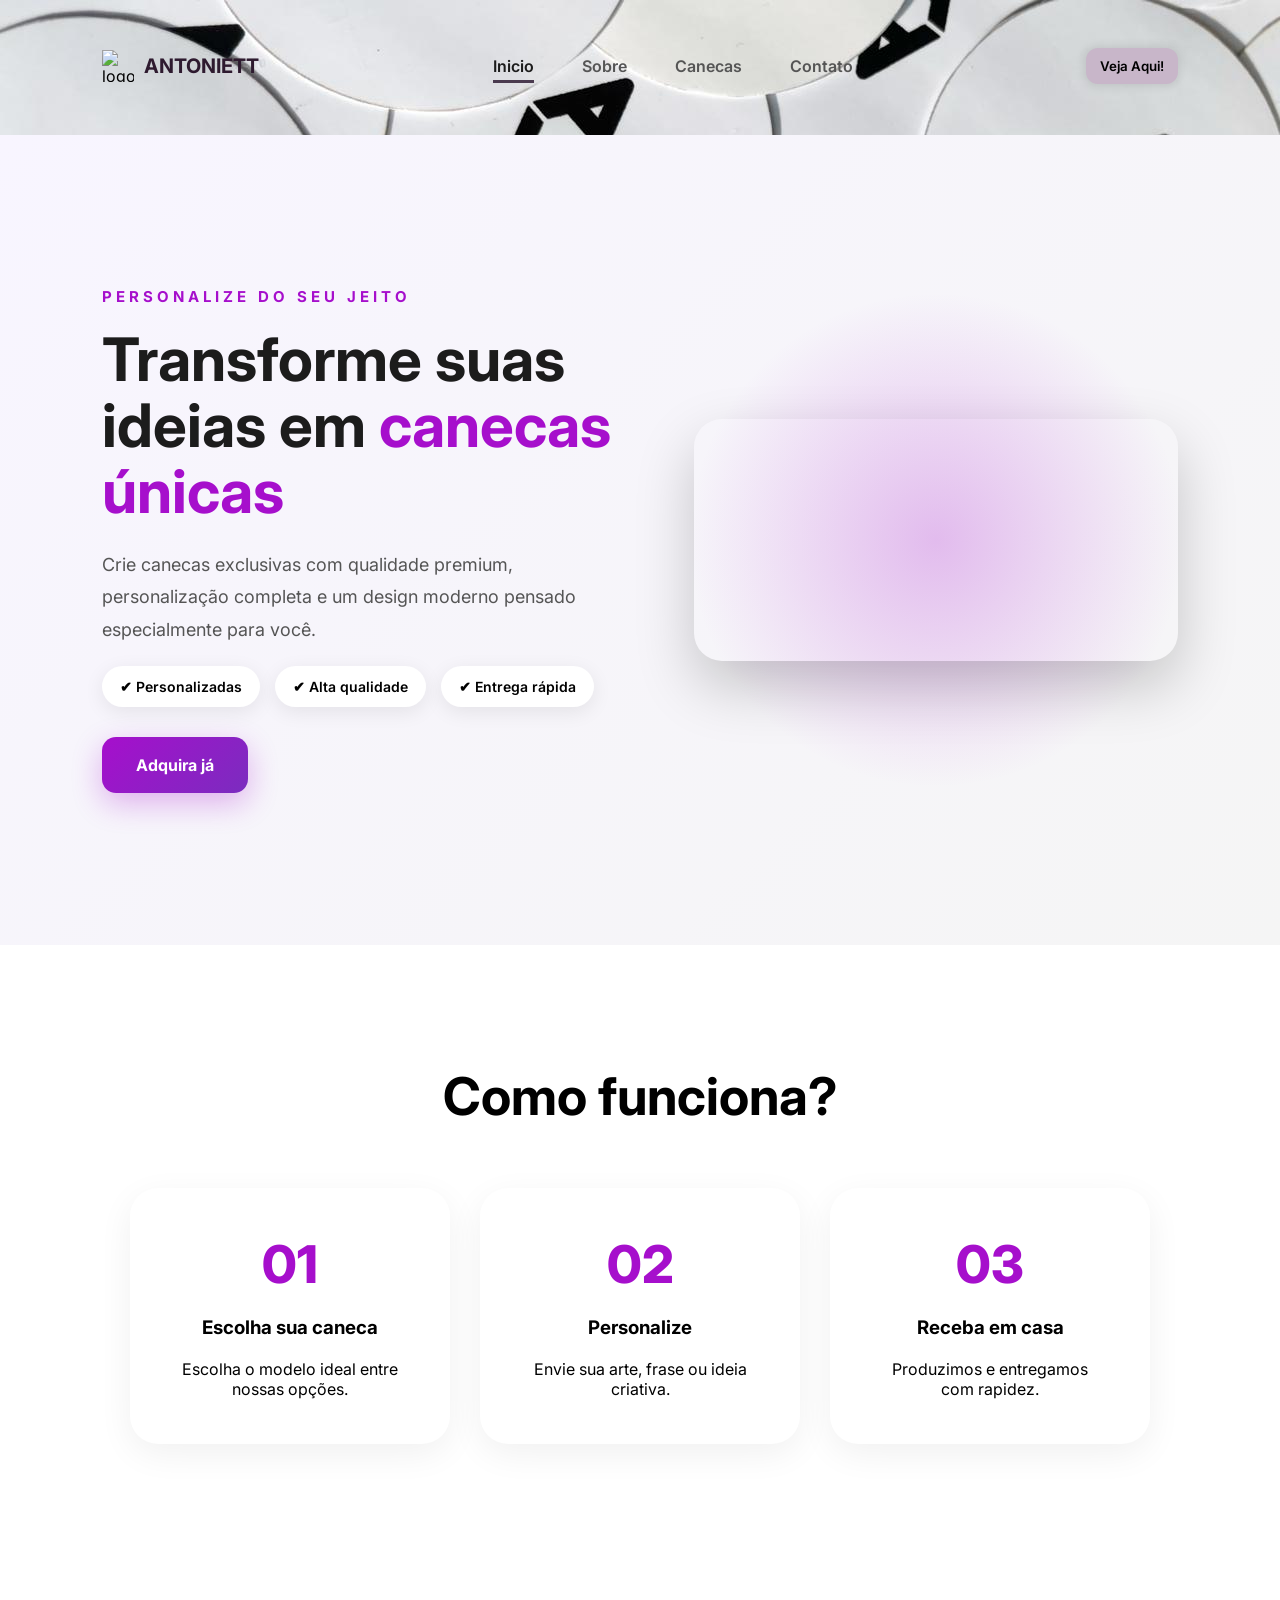
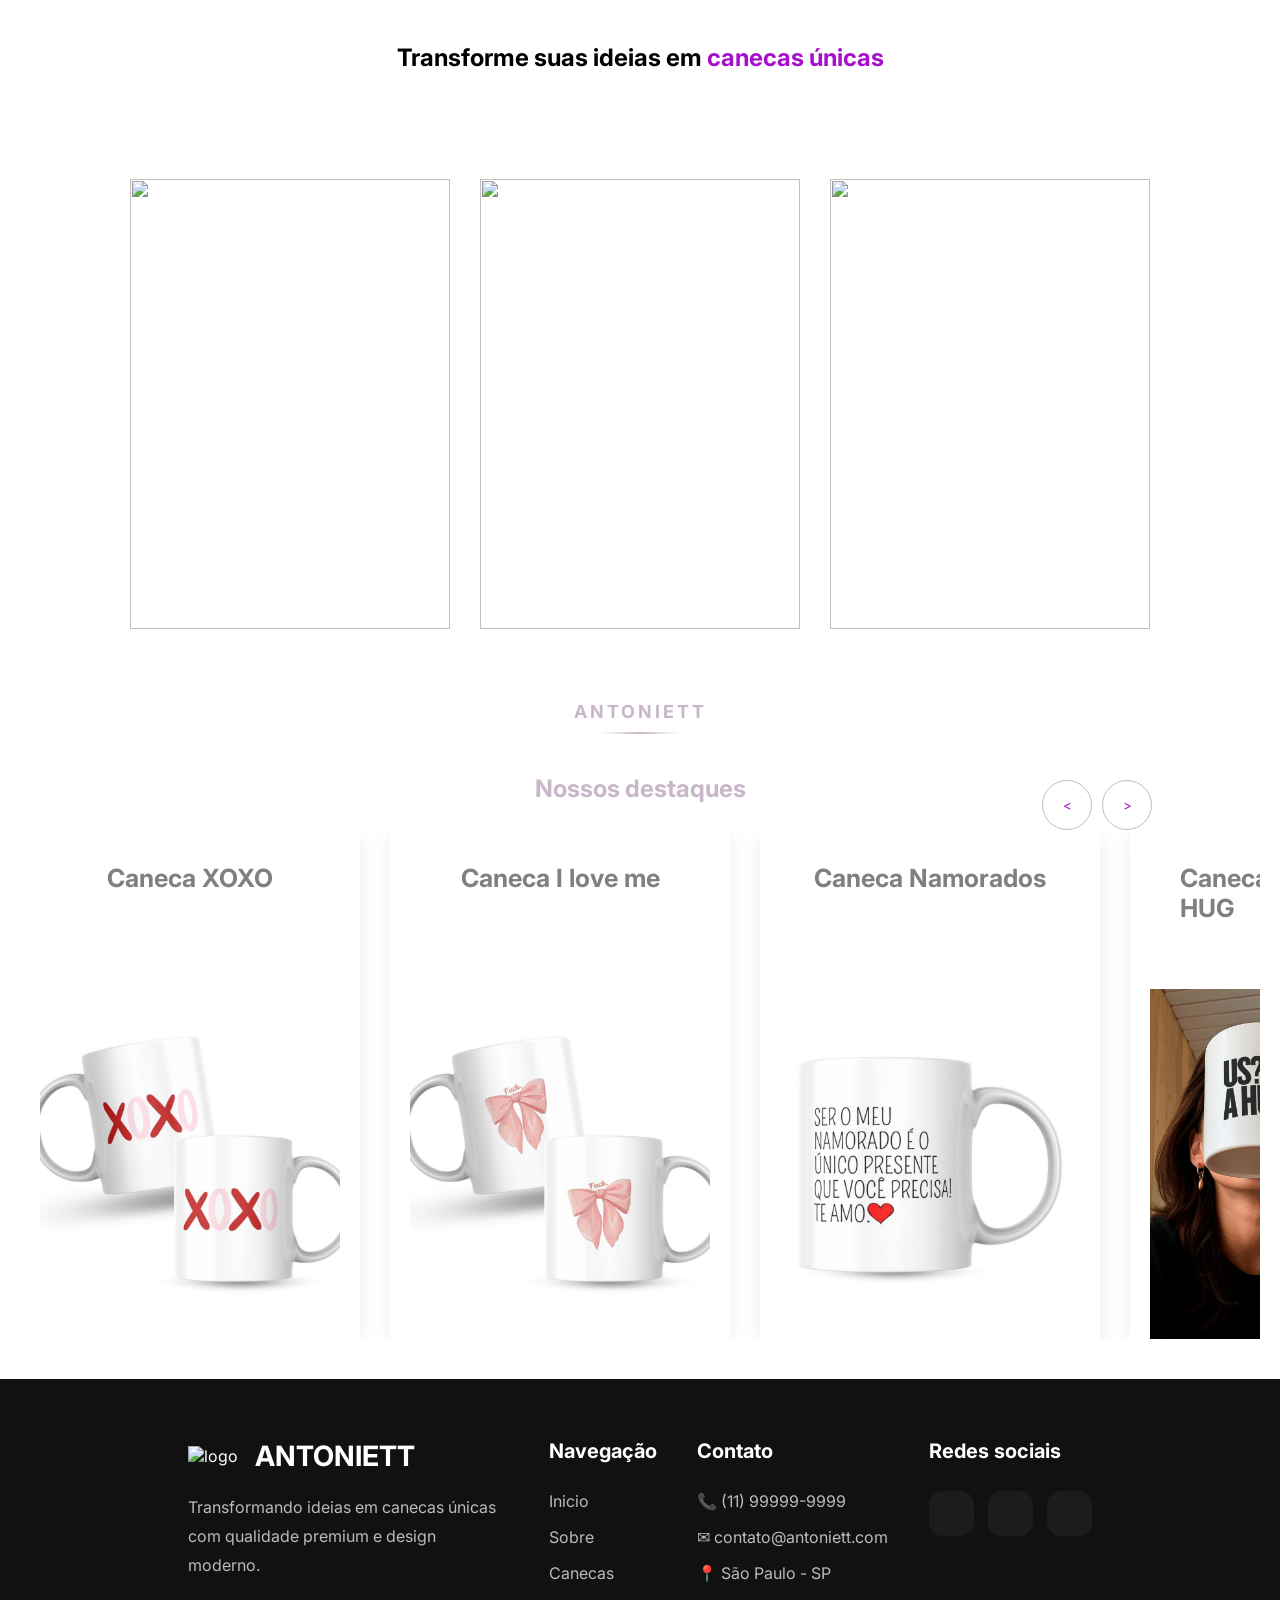
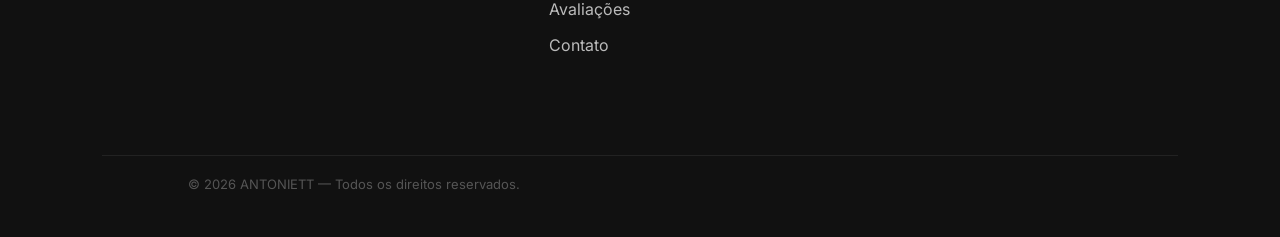
==== canecas.html @ eb04aa9c "Final" ====
<!doctype html>
<html lang="pt-br">
	<head>
		<meta charset="UTF-8" />
		<meta name="viewport" content="width=device-width, initial-scale=1.0" />
		<link rel="stylesheet" href="./src/style/caneca.css">
        <link rel="stylesheet" href="./src/style/contato.css">
        <link rel="stylesheet" href="./src/style/header.css">
        <link rel="stylesheet" href="./src/style/home.css">
        <link rel="stylesheet" href="./src/style/sobre.css">
        <link rel="stylesheet" href="./src/style/style.css">
		<title>Document</title>
	</head>
	<body>
		<header class="header_canecas">
			<img src="" alt="" />
			<nav id="navbar">
				<div class="logo-container">
					<img class="logo_navbar" src="./src/style/img/logoantoniett_n-Photoroom.png" alt="logo" />
					<span class="nome-marca">ANTONIETT</span>
				</div>

				<ul id="nav_list">
					<li class="nav_item active">
						<a href="./Inicio.html">Inicio</a>
					</li>
					<li class="nav_item">
						<a href="./Sobre.html">Sobre</a>
					</li>
					<li class="nav_item">
						<a href="./canecas.html">Canecas</a>
					</li>
					<li class="nav_item">
						<a href="./contato.html">Contato</a>
					</li>
				</ul>

				<button class="btn-default">Veja Aqui!</button>

				<button id="mobile_btn">
					<i class="fa-solid fa-bars"></i>
				</button>
			</nav>
		</header>
		<section class="hero">
			<div class="text_apresentacao">
				<h4>PERSONALIZE DO SEU JEITO</h4>

				<h1>
					Transforme suas ideias em
					<span>canecas únicas</span>
				</h1>

				<p>
					Crie canecas exclusivas com qualidade premium, personalização completa e um design moderno
					pensado especialmente para você.
				</p>

				<div class="mini-info">
					<span>✔ Personalizadas</span>
					<span>✔ Alta qualidade</span>
					<span>✔ Entrega rápida</span>
				</div>

				<button class="btn-hero">Adquira já</button>
			</div>

			<div class="background-video">
				<div class="blur"></div>

				<video class="video_caneca" autoplay muted loop playsinline>
					<source src="/ANTONIETT/src/style/img/8540516-hd_1920_1080_30fps.mp4" type="video/mp4" />
				</video>
			</div>
		</section>
		<section class="como-funciona">
			<h1>Como funciona?</h1>

			<div class="passos">
				<div class="passo">
					<span>01</span>

					<h3>Escolha sua caneca</h3>

					<p>Escolha o modelo ideal entre nossas opções.</p>
				</div>

				<div class="passo">
					<span>02</span>

					<h3>Personalize</h3>

					<p>Envie sua arte, frase ou ideia criativa.</p>
				</div>

				<div class="passo">
					<span>03</span>

					<h3>Receba em casa</h3>

					<p>Produzimos e entregamos com rapidez.</p>
				</div>
			</div>
		</section>
		<section class="unidades">
			<div class="unidades_info">
				<h1 class="animar-texto">
					Transforme suas ideias em
					<span>canecas únicas</span>
				</h1>
			</div>
		</section>
		<section class="painel">
			<div class="images">
				<div class="img1">
					<img src="/ANTONIETT/src/style/img/img1 (1).jpg" alt="" />
				</div>
				<div class="img2">
					<img src="/ANTONIETT/src/style/img/img2.jpg" alt="" />
				</div>
				<div class="img3">
					<img src="/ANTONIETT/src/style/img/img3.jpg" alt="" />
				</div>
			</div>
		</section>

		<main>
			<section class="section-carrossel">
				<div class="info_cardapio">
					<h1>ANTONIETT</h1>
					<h1>Nossos destaques</h1>
				</div>

				<div class="container-wrapper">
					<div class="container-carrossel" id="cards"></div>

					<div class="controles">
						<button onclick="voltar()"><</button>
						<button onclick="avancar()">></button>
					</div>
				</div>
			</section>
		</main>
		<footer>
			<!-- ================= FOOTER ================= -->

			<footer class="footer">
				<div class="footer-container">
					<div class="footer-brand">
						<div class="footer-logo">
							<img src="./src/style/img/logoantoniett_n-Photoroom.png" alt="logo" />

							<h1>ANTONIETT</h1>
						</div>

						<p>Transformando ideias em canecas únicas com qualidade premium e design moderno.</p>
					</div>

					<div class="footer-links">
						<h3>Navegação</h3>

						<a href="#">Inicio</a>
						<a href="#">Sobre</a>
						<a href="#">Canecas</a>
						<a href="#">Avaliações</a>
						<a href="#">Contato</a>
					</div>

					<div class="footer-contact">
						<h3>Contato</h3>

						<p>📞 (11) 99999-9999</p>
						<p>✉ contato@antoniett.com</p>
						<p>📍 São Paulo - SP</p>
					</div>
					<div class="footer-social">
						<h3>Redes sociais</h3>

						<div class="social-icons">
							<a href="#">
								<i class="fa-brands fa-instagram"></i>
							</a>

							<a href="#">
								<i class="fa-brands fa-whatsapp"></i>
							</a>

							<a href="#">
								<i class="fa-brands fa-tiktok"></i>
							</a>
						</div>
					</div>
				</div>
				<div class="footer-bottom">
					<p>© 2026 ANTONIETT — Todos os direitos reservados.</p>
				</div>
			</footer>
		</footer>
		<script src="./src/javascript/canecas.js"></script>
	</body>
</html>
---- src/style/caneca.css ----
@import url('https://fonts.googleapis.com/css2?family=Bebas+Neue&family=Cabin:ital,wght@0,400..700;1,400..700&family=Inter:ital,opsz,wght@0,14..32,100..900;1,14..32,100..900&family=Montserrat:ital,wght@0,100..900;1,100..900&family=Special+Gothic+Condensed+One&family=Special+Gothic+Expanded+One&display=swap');
* {
    font-family: "Inter", sans-serif;
    font-optical-sizing: auto;
    font-weight: weight;
    font-style: normal;
    margin: 0;
    padding: 0;
    box-sizing: border-box;
}
html{
    scroll-snap-type:y mandatory;
    overflow-y:scroll;
}
body {
    background-color: #F5F5F5;
    overflow-x:hidden;  

}

/* HEADER */
.header_canecas {
    width: 100%;
    height: 15vh;
    padding: 28px 8%; /* mantém padrão da sua amiga */
    background-image: url(./img/img-principal_caneca.jpg);
    background-size: cover;
  
}

/* NAVBAR */
#navbar {
    display: flex;
    align-items: center;
    justify-content: space-between;
}

/* LOGO */
.logo-container {
    display: flex;
    align-items: center;
    gap: 10px;
}

.logo_navbar {
    width: 50px; /* igual ao original */
}

.nome-marca {
    font-size: 20px;
    font-weight: bold;
}


/* ================= HERO ================= */

.hero {

    background-attachment:fixed;
    width: 100%;
    height: 90vh;

    display: flex;
    align-items: center;
    justify-content: space-between;

    padding: 0 8%;

    background: linear-gradient(
        135deg,
        #f8f5ff 0%,
        #f5f5f5 100%
    );

    overflow: hidden;
}

/* TEXTO */

.text_apresentacao {

    width: 50%;
}

.text_apresentacao h4 {

    color: #a60fcc;

    font-size: 15px;
    font-weight: 700;

    letter-spacing: 4px;

    margin-bottom: 20px;
}

.text_apresentacao h1 {

    font-size: 60px;

    line-height: 1.1;

    color: #1C1C1C;

    margin-bottom: 25px;
}

.text_apresentacao h1 span {

    color: #a60fcc;
}

.text_apresentacao p {

    font-size: 18px;

    line-height: 1.8;

    color: #555;

    max-width: 600px;

    margin-bottom: 20px;
}

/* MINI INFOS */

.mini-info {

    display: flex;
    gap: 15px;
    margin-bottom: 30px;
}

.mini-info span {

    background-color: white;

    padding: 12px 18px;

    border-radius: 999px;

    font-size: 14px;
    font-weight: 600;

    box-shadow:
    0 5px 20px rgba(0,0,0,0.08);
}

/* BOTÃO */

.btn-hero {

    border: none;

    padding: 18px 34px;

    border-radius: 14px;

    background: linear-gradient(
        135deg,
        #a60fcc,
        #7b2cbf
    );

    color: white;

    font-size: 16px;
    font-weight: 700;

    cursor: pointer;

    transition: 0.4s;

    box-shadow:
    0 10px 30px rgba(166,15,204,0.30);
}

.btn-hero:hover {

    transform: translateY(-5px);

    box-shadow:
    0 18px 40px rgba(166,15,204,0.40);
}

/* VIDEO */

.background-video {

    width: 45%;

    display: flex;
    justify-content: center;
    align-items: center;

    position: relative;
}

/* GLOW */

.blur {

    width: 500px;
    height: 500px;

    position: absolute;

    border-radius: 50%;

    background: radial-gradient(
        rgba(166,15,204,0.25),
        transparent 70%
    );

    z-index: 0;
}

/* VIDEO */

.video_caneca {

    width: 100%;
    max-width: 550px;
    border-radius: 28px;
    position: relative;
    z-index: 2;
    object-fit: cover;
    box-shadow:
    0 25px 60px rgba(0,0,0,0.20);
}

/* MENU */
#nav_list {
    display: flex;
    list-style: none;
    gap: 48px; /* mantém espaçamento original */
}

.nav_item a {
    text-decoration: none;
    color: #555;
    font-weight: 600;
    transition: 0.3s;
}

.nav_item a:hover {
    color: #4A3A4F;
}

/* ITEM ATIVO */
.nav_item.active a {
    border-bottom: 3px solid #4A3A4F;
    padding-bottom: 4px;
}

/* BOTÃO */
.btn-default {
    border: none;
    background-color: #C8B6C9;
    border-radius: 12px;
    padding: 10px 16px;
    font-weight: 600;
    cursor: pointer;
    transition: 0.3s;
}

.btn-default:hover {
    background-color: #b3a0b4;
}

/* MOBILE */
#mobile_btn {
    display: none;
    background: none;
    border: none;
    font-size: 1.5rem;
    cursor: pointer;
}

/* RESPONSIVO */
@media (max-width: 1170px) {

    #nav_list,
    #navbar .btn-default {
        display: none;
    }

    #mobile_btn {
        display: block;
    }
}
:root {
  /* 🎨 Base neutra */
  --color-bg-primary: #fffffff6;
  --color-bg-secondary: #E0E0E0;
  --color-bg-tertiary: #BDBDBD;

  /* 🖤 Tons principais */
  --color-text-primary: #1C1C1C;
  --color-text-secondary: #3A3A3A;

  /* 💜 Destaque da marca */
  --color-brand-primary: #2E1A2F;
  --color-brand-secondary: #4A3A4F;

  /* 🤍 Apoio / superfícies */
  --color-surface-primary: #D6D1CD;
  --color-surface-secondary: #EFE9E6;

  /* ✨ Detalhes */
  --color-accent-soft: #C8B6C9;

  /* 🧁 Estados (opcional, mas útil) */
  --color-hover: #4A3A4F;
  --color-active: #2E1A2F;
}

/*                             ESPAÇEAMENTO                                      */


section{
    padding: 28px 8%;
}


 /* Botão Peça aqui */

.btn-default {
    border: none;
    display: flex;
    align-items: center;
    justify-content: center;
    background-color: #C8B6C9;
    border-radius: 12px;
    padding: 10px 14px;
    font-weight: 600;
    box-shadow: 0px 0px 10px 2px rgba(0, 0, 0, 0.1);
    cursor: pointer;
    transition: background-color .3s ease;
}

.btn-default:hover {
    background-color:#fffffff6;
}

.social-media-buttons {
    display: flex;
    gap: 18px;
}

.social-media-buttons a {
    display:flex ;
    align-items: center;
    justify-content: center;
    width: 45px;
    height: 40px;
    background-color: #ffffffff;
    font-size: 1.25rem;
    border-radius: 10px;
    text-decoration: none;
    color: #1C1C1C;
    box-shadow: 0px 0px 12px 4px rgba(0, 0, 0, 0.1);
    transition: box-shadow .3s ease;
}

.social-media-buttons a:hover{
    box-shadow: 0px 0px 12px 8px rgba(0, 0, 0, 0.1);
}
.unidades{
    display: flex;
    justify-content: center;
    margin: 4vw;
}
.unidades h1 span{
    color: #a60fcc;
}
.animar-texto {
    opacity: 0;
    transform: translateX(-60px);
    filter: blur(8px);
    transition: all 1.5s ease;
}

.animar-texto.ativo {
    opacity: 1;
    transform: translateX(0);
    filter: blur(0);
}
.animar-texto span:nth-child(1) { animation-delay: 0.2s; }
.animar-texto span:nth-child(2) { animation-delay: 0.4s; }
.animar-texto span:nth-child(3) { animation-delay: 0.6s; }

@keyframes subir {
    to {
        opacity: 1;
        transform: translateY(0);
    }
}
.como-funciona{

    padding:120px 8%;

    text-align:center;
}

.como-funciona h1{

    font-size:52px;

    margin-bottom:60px;
}

.passos{

    display:flex;
    justify-content:center;

    gap:30px;
}

.passo{

    width:320px;

    background:white;

    padding:45px;

    border-radius:28px;

    box-shadow:
    0 10px 35px rgba(0,0,0,0.06);

    transition:0.4s;
}

.passo:hover{

    transform:
    translateY(-10px);
}

.passo span{

    font-size:52px;

    color:#a60fcc;

    font-weight:800;
}

.passo h3{

    margin:20px 0;
}

/* CARROSSEL */
.section-carrossel {
    display: flex;
    flex-direction: column;
    justify-content: center;
    align-items: center;
    padding: 40px 20px;
    position: relative;
}

/* WRAPPER CENTRAL */
.container-wrapper {
    width: 100%;
    display: flex;
    justify-content: center;

}

/* CARROSSEL */
.container-carrossel {
    display: flex;
    gap: 30px;
    overflow: hidden;
}

/* CASO USE OUTRA DIV DE CARDS */
.container-cards {
    display: flex;
    gap: 20px;
    justify-content: center;
}

/* TEXTOS */
.info_cardapio {
    display: flex;
    align-items: center;
    flex-direction: column;
    margin-bottom: 30px;
    color: #C8B6C9;
    text-align: center;
}

.info_cardapio h1:first-child {
    position: relative;
    margin-bottom: 40px;
    font-size: 18px;
    letter-spacing: 3px;
}

/* LINHA DECORATIVA */
.info_cardapio h1:first-child::after {
    content: '';
    display: block;
    width: 80px;
    height: 2px;
    background: linear-gradient(to right, transparent, #C8B6C9, transparent);
    margin: 10px auto 0;
}

/* CARDS */
.card {
    background-color: #fff;
    color: gray;
    padding: 0px 20px;
    width: 340px;
    height: 506px;
    display: flex;
    flex-direction: column;
    justify-content: space-between;
    box-shadow: 0 4px 20px rgba(0, 0, 0, 0.08);
}
.card {
    opacity: 0;
    transform: translateY(30px);
    animation: aparecer 0.9s ease forwards;
}

@keyframes aparecer {
    to {
        opacity: 1;
        transform: translateY(0);
    }
}
.card h3 {
    min-height: 50px;
    font-size: 25px;
    display: flex;
    padding: 30px;
    justify-content: center;
}

.card p {
    min-height: 60px;
}
.img-box {
    height: 350px;
    display: flex;
    align-items: flex-end;
    justify-content: center;
    overflow: hidden;
}

.img-box img {
    height: 100%;
    object-fit: contain;
    transition: 0.9s;
}

.img-box img:hover {
    transform: scale(1.1);
}
/* BOTÃO */
/* .card button {
    margin-top: auto;
    padding: 8px;
    border: none;
    background: #C8B6C9;
    color: #fff;
    cursor: pointer;
    border-radius: 5px;
} */

/* CONTROLES (SETAS) */
.controles {
    position: absolute;
    right: 10%;
    top: 20%;
    transform: translateY(-50%);
    display: flex;
    gap: 10px;
    z-index: 10;
}

.controles button {
    width: 50px;
    height: 50px;
    background-color: transparent;
    color: #a60fcc;
    border-radius: 50%;
    border: 1px solid #C8B6C9;
    transition: 0.3s;
    cursor: pointer;
}

.controles button:hover {
    background-color: rgb(118, 19, 138);
    color: #fff;
}
.images{
    width:100%;
    display: flex;
    justify-content: center;
}
.images img{
    width: 25vw;
    height: 50vh;
    margin: 0 15px;
    object-fit: cover;
    transition: 0.9s;
}
.images img:hover{
    transform: scale(1.1);
} 
/* ================= FOOTER ================= */

.footer{

    background:#111;

    color:white;

    padding-top:80px;

    margin-top:120px;
}

/* CONTAINER */

.footer-container{

    width:100%;

    display:flex;
    justify-content:space-between;

    gap:60px;

    padding:0 8% 60px 8%;
}

/* BRAND */

.footer-brand{

    width:320px;
}

.footer-logo{

    display:flex;
    align-items:center;

    gap:12px;

    margin-bottom:20px;
}

.footer-logo img{

    width:55px;
}

.footer-logo h1{

    font-size:28px;
}

.footer-brand p{

    color:#bbb;

    line-height:1.8;
}

/* LINKS */

.footer-links,
.footer-contact,
.footer-social{

    display:flex;
    flex-direction:column;

    gap:16px;
}

.footer-links h3,
.footer-contact h3,
.footer-social h3{

    margin-bottom:12px;

    font-size:20px;
}

.footer-links a{

    text-decoration:none;

    color:#bbb;

    transition:0.3s;
}

.footer-links a:hover{

    color:#a60fcc;
}

/* CONTATO */

.footer-contact p{

    color:#bbb;
}

/* SOCIAL */

.social-icons{

    display:flex;

    gap:14px;
}

.social-icons a{

    width:45px;
    height:45px;

    display:flex;
    align-items:center;
    justify-content:center;

    border-radius:14px;

    background:#1c1c1c;

    color:white;

    font-size:18px;

    text-decoration:none;

    transition:0.4s;
}

.social-icons a:hover{

    background:#a60fcc;

    transform:translateY(-5px);
}

/* FOOTER BOTTOM */

.footer-bottom{

    width:100%;

    border-top:1px solid rgba(255,255,255,0.08);

    padding:25px 8%;

    text-align:center;
}

.footer-bottom p{

    color:#888;
}
---- src/style/contato.css ----
/* ================= ESTRUTURA GERAL DA PÁGINA CONTATO ================= */

#content {
    background-color: var(--color-bg-primary, #F5F5F5);
    min-height: calc(100vh - 100px);
    display: flex;
    align-items: center;
    justify-content: center;
    width: 100%;
}

/* CONTAINER PRINCIPAL DO FORMULÁRIO */
.contact-container {
    width: 85%;
    max-width: 1200px;
    margin: 60px auto;
    background-color: #ffffff;
    border-radius: 20px;
    padding: 60px;
    display: flex;
    align-items: center;
    justify-content: space-between;
    gap: 60px;
    box-shadow: 0px 15px 40px rgba(0, 0, 0, 0.08);
}

/* SEÇÃO DE TEXTOS */
.contact-text {
    flex: 1;
}

.contact-tag {
    font-size: 12px;
    letter-spacing: 2px;
    color: var(--color-brand-secondary, #4A3A4F);
    margin-bottom: 10px;
    display: inline-block;
    font-weight: bold;
}

.contact-text h2 {
    font-size: 48px;
    color: var(--color-brand-primary, #2E1A2F);
    margin-bottom: 20px;
}

.contact-description {
    font-size: 18px;
    color: var(--color-text-secondary, #3A3A3A);
    margin-bottom: 25px;
    line-height: 1.6;
}

/* SEÇÃO DE INFORMAÇÕES (TELEFONE/EMAIL) */
.contact-info {
    margin-bottom: 30px;
}

.contact-info p {
    display: flex;
    align-items: center;
    gap: 12px;
    margin-bottom: 12px;
    font-size: 16px;
    color: var(--color-text-secondary, #3A3A3A);
}

.contact-info p i {
    color: var(--color-brand-secondary, #4A3A4F);
    font-size: 1.1rem;
    width: 20px;
}

/* FORMULÁRIO DE INPUTS */
#contact_form {
    display: flex;
    flex-direction: column;
    gap: 16px;
    width: 100%;
    max-width: 480px;
}

#contact_form label {
    font-size: 14px;
    font-weight: 600;
    color: var(--color-brand-primary, #2E1A2F);
    margin-bottom: -6px;
}

#contact_form input,
#contact_form textarea {
    width: 100%;
    padding: 14px;
    border-radius: 12px;
    border: 1px solid var(--color-bg-tertiary, #BDBDBD);
    background-color: #ffffff;
    outline: none;
    font-size: 16px;
    color: var(--color-text-primary, #1C1C1C);
    transition: border-color 0.3s, box-shadow 0.3s;
}

#contact_form input:focus,
#contact_form textarea:focus {
    border-color: var(--color-brand-secondary, #4A3A4F);
    box-shadow: 0px 0px 8px rgba(74, 58, 79, 0.15);
}

#contact_form textarea {
    resize: none;
    height: 140px;
}

#contact_form .btn-default {
    width: 100%;
    margin-top: 10px;
}

/* IMAGEM LATERAL */
.contact-image {
    flex: 1;
    display: flex;
    justify-content: center;
}

.contact-image img {
    width: 100%;
    max-height: 580px;
    object-fit: cover;
    border-radius: 20px;
    display: block;
    box-shadow: 0px 15px 40px rgba(0, 0, 0, 0.12);
}

/* ================= FOOTER ESCURO INTEGRADO ================= */
.footer {
    background-color: #111111;
    color: #ffffff;
    padding: 60px 8% 20px;
    width: 100%;
    margin-top: auto;
}

.footer-container {
    display: flex;
    justify-content: space-between;
    flex-wrap: wrap;
    gap: 40px;
    max-width: 1200px;
    margin: 0 auto;
}

.footer-section {
    flex: 1;
    min-width: 220px;
}

.footer-section h3 {
    font-size: 18px;
    font-weight: 700;
    margin-bottom: 20px;
    color: #ffffff;
    letter-spacing: 0.5px;
}

.footer-section p, 
.footer-section a {
    font-size: 15px;
    color: #b3b3b3;
    text-decoration: none;
    line-height: 1.8;
    display: block;
    margin-bottom: 8px;
}

.footer-section ul {
    list-style: none;
}

.footer-section ul li a:hover, 
.footer-section a:hover {
    color: var(--color-accent-soft, #C8B6C9);
}

.footer-section p i {
    margin-right: 8px;
    color: var(--color-accent-soft, #C8B6C9);
}

.footer-instagram-link {
    text-decoration: none;
}

.footer-bottom {
    text-align: left;
    max-width: 1200px;
    margin: 40px auto 0;
    padding-top: 20px;
    border-top: 1px solid #222222;
}

.footer-bottom p {
    font-size: 13px;
    color: #555555;
}

/* RESPONSIVIDADE (MEDIA QUERIES) */
@media screen and (max-width: 900px) {
    .contact-container {
        flex-direction: column;
        padding: 40px 20px;
        margin: 30px auto;
        width: 90%;
    }

    .contact-text h2 {
        font-size: 32px;
    }

    .contact-text, #contact_form {
        width: 100%;
        max-width: 100%;
    }

    .contact-info p {
        justify-content: center;
    }

    .contact-image img {
        max-height: 350px;
    }

    .footer-container {
        flex-direction: column;
        gap: 30px;
    }
}
---- src/style/header.css ----
:root {
  /* 🎨 Base neutra */
  --color-bg-primary: #F5F5F5;
  --color-bg-secondary: #E0E0E0;
  --color-bg-tertiary: #BDBDBD;

  /* 🖤 Tons principais */
  --color-text-primary: #1C1C1C;
  --color-text-secondary: #3A3A3A;

  /* 💜 Destaque da marca */
  --color-brand-primary: #2E1A2F;
  --color-brand-secondary: #4A3A4F;

  /* 🤍 Apoio / superfícies */
  --color-surface-primary: #D6D1CD;
  --color-surface-secondary: #EFE9E6;

  /* ✨ Detalhes */
  --color-accent-soft: #C8B6C9;

  /* 🧁 Estados (opcional, mas útil) */
  --color-hover: #4A3A4F;
  --color-active: #2E1A2F;
}


header {
    width: 100%;
    padding: 28px 8%;
    background-color: #fffffff6;
    position: relative;
    z-index: 999;
}

#navbar {
    width: 100%;
    display: flex;
    align-items: center;
    justify-content: space-between;
    gap: 8px;
}

/* CONTAINER DA LOGO (Alinha horizontalmente a imagem com o texto) */
.logo-container {
    display: flex;
    align-items: center;
    gap: 10px;
}

/* AJUSTE DO TAMANHO DA IMAGEM DA LOGO */
.logo_navbar {
    width: 32px !important;    /* Força o tamanho compacto idêntico ao da Home */
    height: 32px !important;   /* Mantém a proporção quadrada do ícone */
    object-fit: contain;
}

/* ESTILO DO TEXTO DA MARCA */
.nome-marca {
    font-size: 20px;
    font-weight: bold;
    color: #2E1A2F;
}

#nav_logo {
    font-size: 20px;
    align-items: center;
    color: #2E1A2F;
}

/* LISTA DE MENUS */
#nav_list {
    display: flex;
    list-style: none;
    gap: 48px;
}

.nav_item a {
    text-decoration: none;
    color: #555555;
    font-weight: 600;
    padding-bottom: 6px;
}

/* ESTILO DA LINHA PRETA EMBAIXO DO LINK ATIVO */
.nav_item.active a {
    color: #1C1C1C;
    border-bottom: 3px solid #4A3A4F;
}

/* MOBILE INDISPONÍVEL POR PADRÃO */
#mobile_btn {
    display: none;
}

#mobile_menu {
    display: none;
}

@media screen and (max-width: 1170px ) {
    #nav_list ,
    #navbar .btn-default {
        display: none;
    }
    
    #mobile_btn {
        display: block;
        border: none;
        background-color: transparent;
        font-size: 1.5rem;
        cursor: pointer;
    }

    #mobile_menu.active {
        display: flex;
        flex-direction: column;
        align-items: center;
    }

    #mobile_nav_list {
        display: flex;
        flex-direction: column;
        gap: 12px;
        margin: 12px 0px;
    }

    #mobile_nav_list .nav_item{
        list-style: none;
        text-align: center;   
    }
}
---- src/style/sobre.css ----
#about {
    background-color: #F5F5F5;
    padding: 80px 20px;
}

/* container principal */
.about-container {
    max-width: 1200px;
    margin: 0 auto;
    background: #fffffff6;
    border-radius: 20px;
    padding: 60px;
    display: flex;
    align-items: center;
    gap: 60px;
}

/* TEXTO */
.about-text {
    flex: 1;
}

.about-tag {
    font-size: 12px;
    letter-spacing: 2px;
    color: #4A3A4F;
    margin-bottom: 10px;
    display: inline-block;
}

.about-text h2 {
    font-size: 48px;
    font-family: serif;
    color: #2E1A2F;
    margin-bottom: 20px;
}

.about-description {
    font-size: 18px;
    color: #3A3A3A;
    margin-bottom: 20px;
}

.about-text p {
    font-size: 16px;
    line-height: 1.8;
    color: #3A3A3A;
}

.about-text span {
    color: #2E1A2F;
    font-weight: bold;
}

.about-quote {
    margin-top: 30px;
    font-style: italic;
    color: #4A3A4F;
}

/* IMAGEM */
.about-image {
    flex: 1;
}

.about-image img {
    width: 100%;
    border-radius: 20px;
    object-fit: cover;
    box-shadow: 0px 15px 40px rgba(0,0,0,0.15);
}

/* RESPONSIVO */
@media (max-width: 900px) {
    .about-container {
        flex-direction: column;
        padding: 40px;
    }

    .about-text h2 {
        font-size: 32px;
    }
}
---- src/style/style.css ----
@import url('https://fonts.googleapis.com/css2?family=Bebas+Neue&family=Cabin:ital,wght@0,400..700;1,400..700&family=Inter:ital,opsz,wght@0,14..32,100..900;1,14..32,100..900&family=Montserrat:ital,wght@0,100..900;1,100..900&family=Special+Gothic+Condensed+One&family=Special+Gothic+Expanded+One&display=swap');

:root {
  /* 🎨 Base neutra */
  --color-bg-primary: #fffffff6;
  --color-bg-secondary: #E0E0E0;
  --color-bg-tertiary: #BDBDBD;

  /* 🖤 Tons principais */
  --color-text-primary: #1C1C1C;
  --color-text-secondary: #3A3A3A;

  /* 💜 Destaque da marca */
  --color-brand-primary: #2E1A2F;
  --color-brand-secondary: #4A3A4F;

  /* 🤍 Apoio / superfícies */
  --color-surface-primary: #D6D1CD;
  --color-surface-secondary: #EFE9E6;

  /* ✨ Detalhes */
  --color-accent-soft: #C8B6C9;

  /* 🧁 Estados (opcional, mas útil) */
  --color-hover: #4A3A4F;
  --color-active: #2E1A2F;
}

/*                             ESPAÇEAMENTO                                      */

* {
    font-family: "Inter", sans-serif;
    font-optical-sizing: auto;
    font-weight: weight;
    font-style: normal;
    margin: 0;
    padding: 0;
    box-sizing: border-box;
}


body {
    background-color: #fffffff6;

}

section{
    padding: 28px 8%;
}


 /* Botão Peça aqui */

.btn-default {
    border: none;
    display: flex;
    align-items: center;
    justify-content: center;
    background-color: #C8B6C9;
    border-radius: 12px;
    padding: 10px 14px;
    font-weight: 600;
    box-shadow: 0px 0px 10px 2px rgba(0, 0, 0, 0.1);
    cursor: pointer;
    transition: background-color .3s ease;
}

.btn-default:hover {
    background-color:#fffffff6;
    color: #1C1C1C;
}

.social-media-buttons {
    display: flex;
    gap: 18px;
}

.social-media-buttons a {
    display:flex ;
    align-items: center;
    justify-content: center;
    width: 45px;
    height: 40px;
    background-color: #ffffffff;
    font-size: 1.25rem;
    border-radius: 10px;
    text-decoration: none;
    color: #1C1C1C;
    box-shadow: 0px 0px 12px 4px rgba(0, 0, 0, 0.1);
    transition: box-shadow .3s ease;
}

.social-media-buttons a:hover{
    box-shadow: 0px 0px 12px 8px rgba(0, 0, 0, 0.1);
}
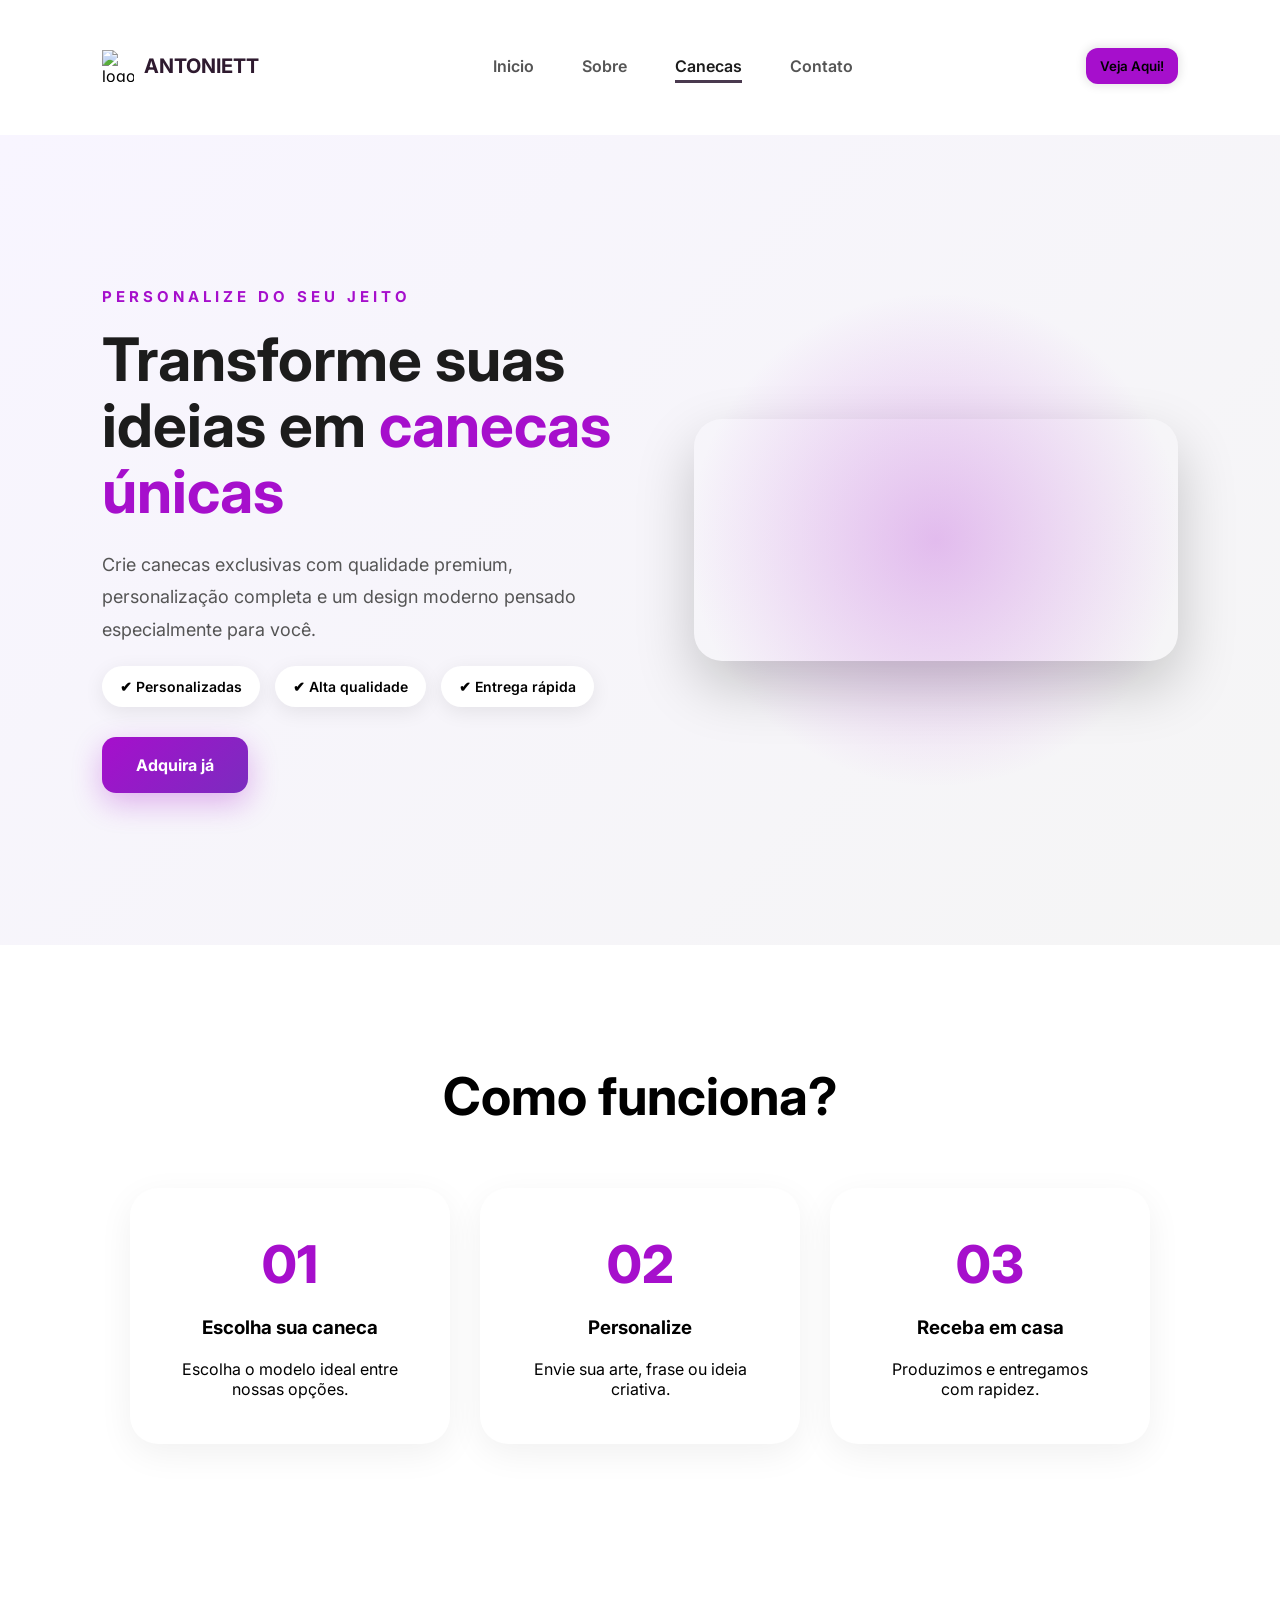
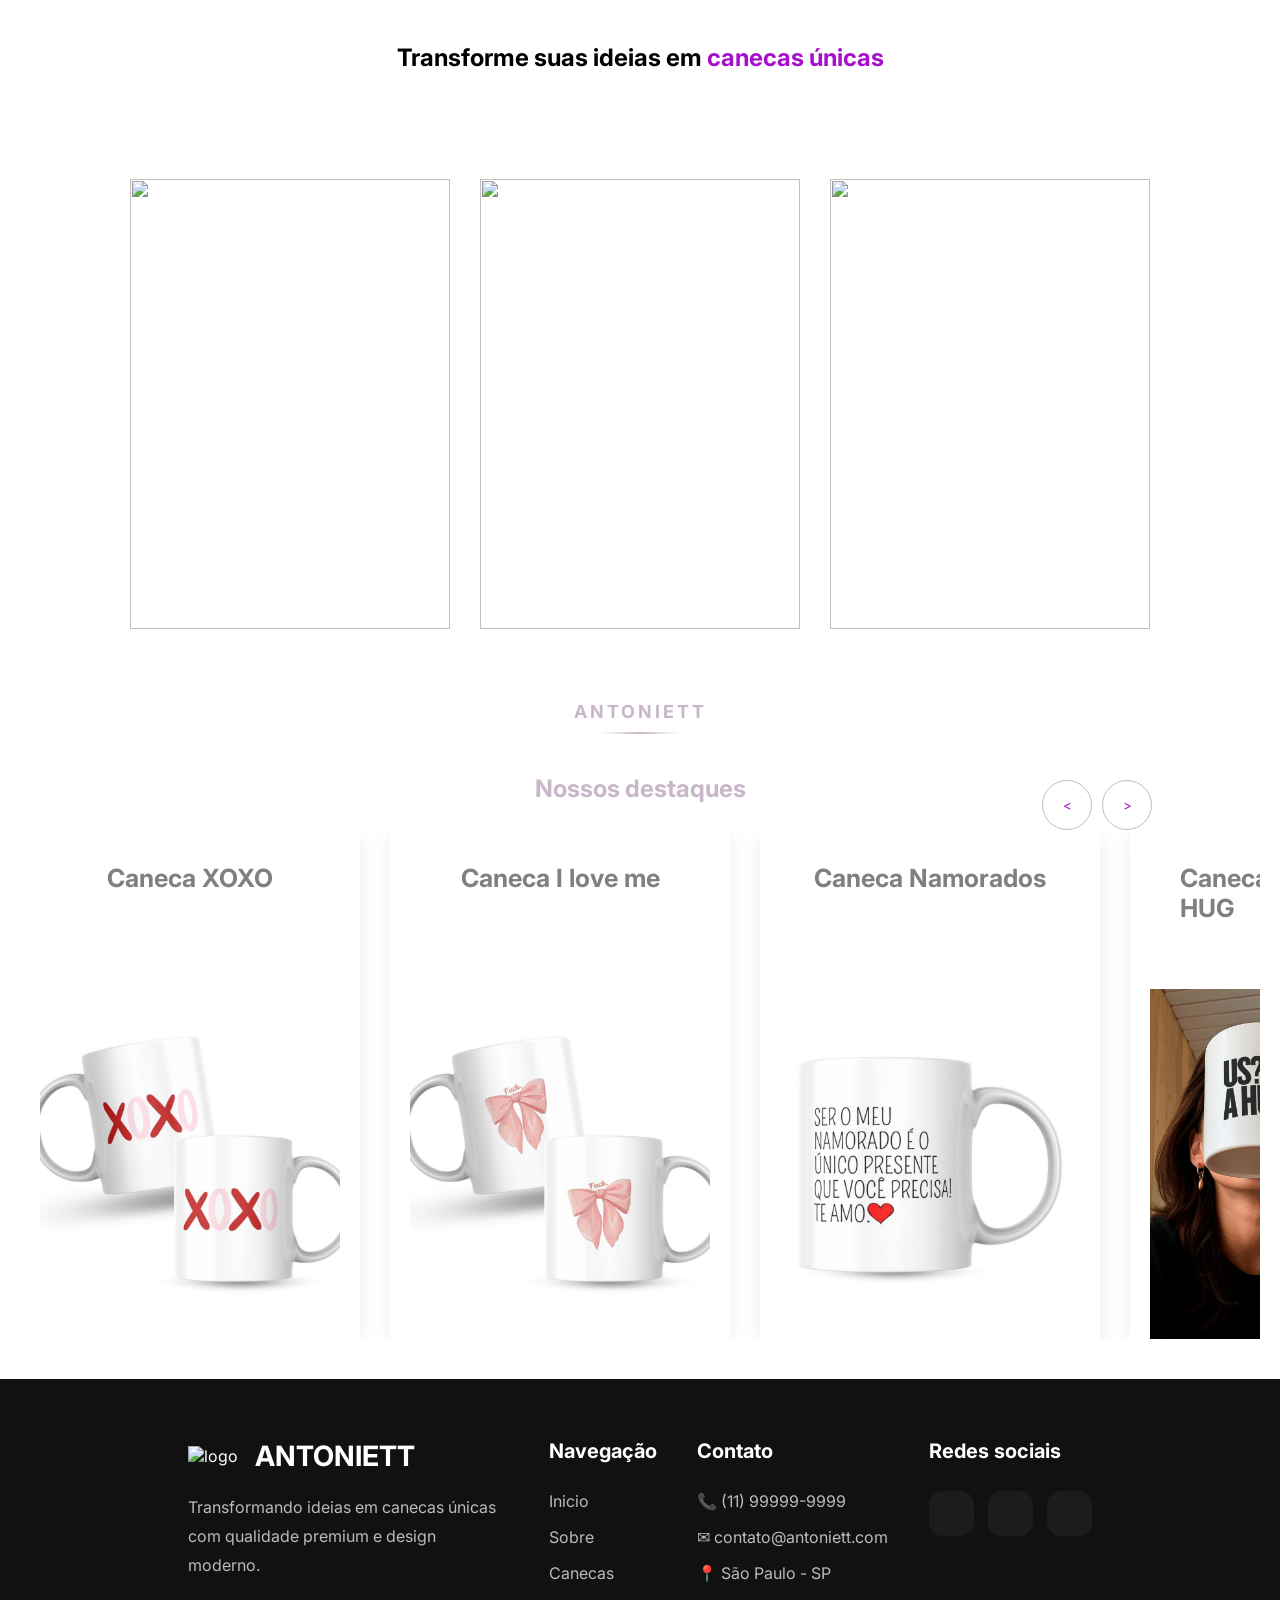
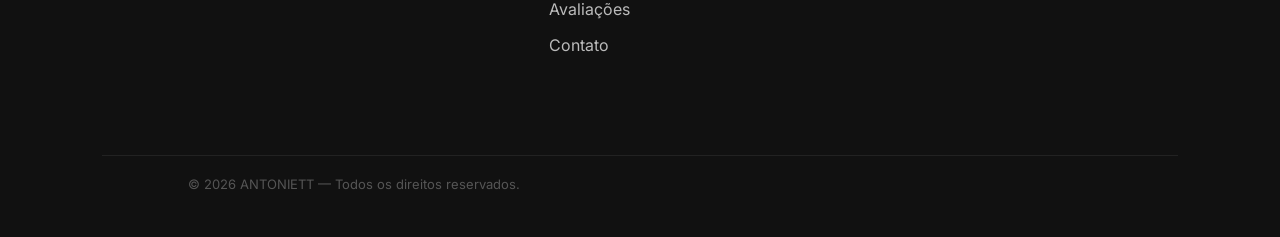
==== commit 3e95ed3a: "concluindo alterações nas abas" ====
--- a/canecas.html
+++ b/canecas.html
@@ -1,39 +1,40 @@
 <!doctype html>
 <html lang="pt-br">
-	<head>
-		<meta charset="UTF-8" />
-		<meta name="viewport" content="width=device-width, initial-scale=1.0" />
-		<link rel="stylesheet" href="./src/style/caneca.css">
+    <head>
+        <meta charset="UTF-8" />
+        <meta name="viewport" content="width=device-width, initial-scale=1.0" />
+        <link rel="stylesheet" href="./src/style/caneca.css">
         <link rel="stylesheet" href="./src/style/contato.css">
         <link rel="stylesheet" href="./src/style/header.css">
         <link rel="stylesheet" href="./src/style/home.css">
         <link rel="stylesheet" href="./src/style/sobre.css">
         <link rel="stylesheet" href="./src/style/style.css">
-		<title>Document</title>
-	</head>
-	<body>
-		<header class="header_canecas">
-			<img src="" alt="" />
-			<nav id="navbar">
-				<div class="logo-container">
-					<img class="logo_navbar" src="./src/style/img/logoantoniett_n-Photoroom.png" alt="logo" />
-					<span class="nome-marca">ANTONIETT</span>
-				</div>
-
-				<ul id="nav_list">
-					<li class="nav_item active">
-						<a href="./Inicio.html">Inicio</a>
-					</li>
-					<li class="nav_item">
-						<a href="./Sobre.html">Sobre</a>
-					</li>
-					<li class="nav_item">
-						<a href="./canecas.html">Canecas</a>
-					</li>
-					<li class="nav_item">
-						<a href="./contato.html">Contato</a>
-					</li>
-				</ul>
+
+        <title>ANTONIETT</title>
+    </head>
+    <body>
+        <header class="header_canecas">
+            <img src="" alt="" />
+            <nav id="navbar">
+                <div class="logo-container">
+                    <img class="logo_navbar" src="./src/style/img/logoantoniett_n-Photoroom.png" alt="logo" />
+                    <span class="nome-marca">ANTONIETT</span>
+                </div>
+
+                <ul id="nav_list">
+                    <li class="nav_item">
+                        <a href="./Inicio.html">Inicio</a>
+                    </li>
+                    <li class="nav_item">
+                        <a href="./Sobre.html">Sobre</a>
+                    </li>
+                    <li class="nav_item active">
+                        <a href="./canecas.html">Canecas</a>
+                    </li>
+                    <li class="nav_item">
+                        <a href="./contato.html">Contato</a>
+                    </li>
+                </ul>
 
 				<button class="btn-default">Veja Aqui!</button>
 
--- a/src/style/caneca.css
+++ b/src/style/caneca.css
@@ -23,7 +23,6 @@
     width: 100%;
     height: 15vh;
     padding: 28px 8%; /* mantém padrão da sua amiga */
-    background-image: url(./img/img-principal_caneca.jpg);
     background-size: cover;
   
 }
--- a/src/style/home.css
+++ b/src/style/home.css
@@ -0,0 +1,79 @@
+#home{
+    display: flex;
+    min-height:  calc(100vh - 50px);
+    display: flex;
+    justify-content: space-between;
+}
+
+#navbar {
+    display: flex;
+    align-items: center;
+    justify-content: space-between;
+}
+
+.logo-container {
+    display: flex;
+    align-items: center;
+    gap: 10px;
+}
+
+.nome-marca {
+    font-size: 20px;
+    font-weight: bold;
+}
+
+.logo_navbar{
+    width: 50px;
+}
+
+#cta{
+    width: 35%;
+    display: flex;
+    flex-direction: column;
+    gap: 28px;
+}
+
+#cta .title{
+    font-size: 4rem;
+    color: #1C1C1C;
+}
+
+#cta .title span{
+    color: #a60fcc;
+}
+
+#cta .description{
+    font-size: 1.2rem;
+}
+
+#cta_buttons {
+    display: flex;
+    gap: 24px;
+}
+
+#cta_buttons a {
+    text-decoration: none;
+    color: #1C1C1C;
+}
+
+#phone_button {
+    display: flex;
+    gap: 8px;
+    align-items: center;
+    background-color: #fffffff6;
+    padding: 8px 14px;
+    font-weight: 500;
+    box-shadow: 0px 0px 12px 4px rgba(0, 0, 0, 0.1);
+    border-radius: 12px;
+}
+
+.Caneca {
+    margin-top: -80px;
+    width: 650px;
+    height: 650px;
+}
+
+.social-media-buttons{
+    color: #a60fcc;
+}
+
--- a/src/style/style.css
+++ b/src/style/style.css
@@ -56,7 +56,7 @@
     display: flex;
     align-items: center;
     justify-content: center;
-    background-color: #C8B6C9;
+    background-color: #a60fcc;
     border-radius: 12px;
     padding: 10px 14px;
     font-weight: 600;
@@ -67,7 +67,7 @@
 
 .btn-default:hover {
     background-color:#fffffff6;
-    color: #1C1C1C;
+    color: #a60fcc;
 }
 
 .social-media-buttons {
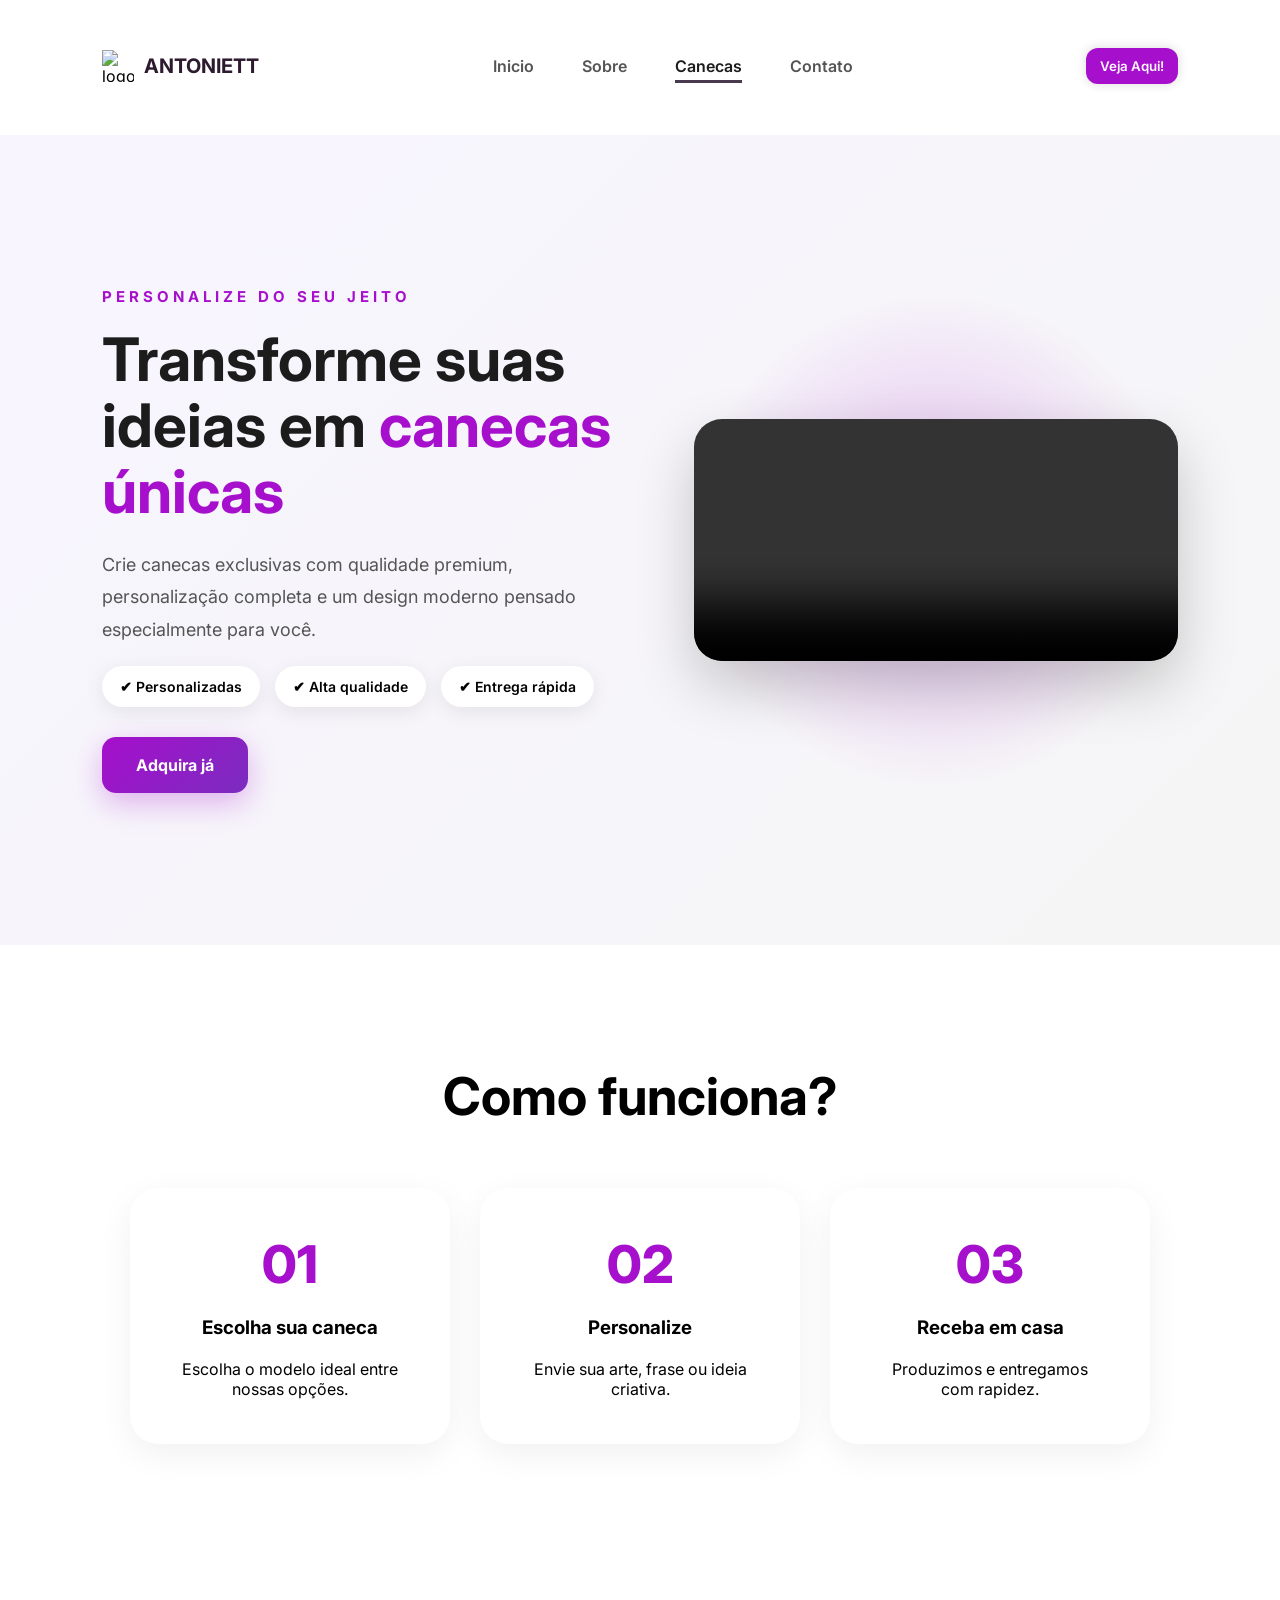
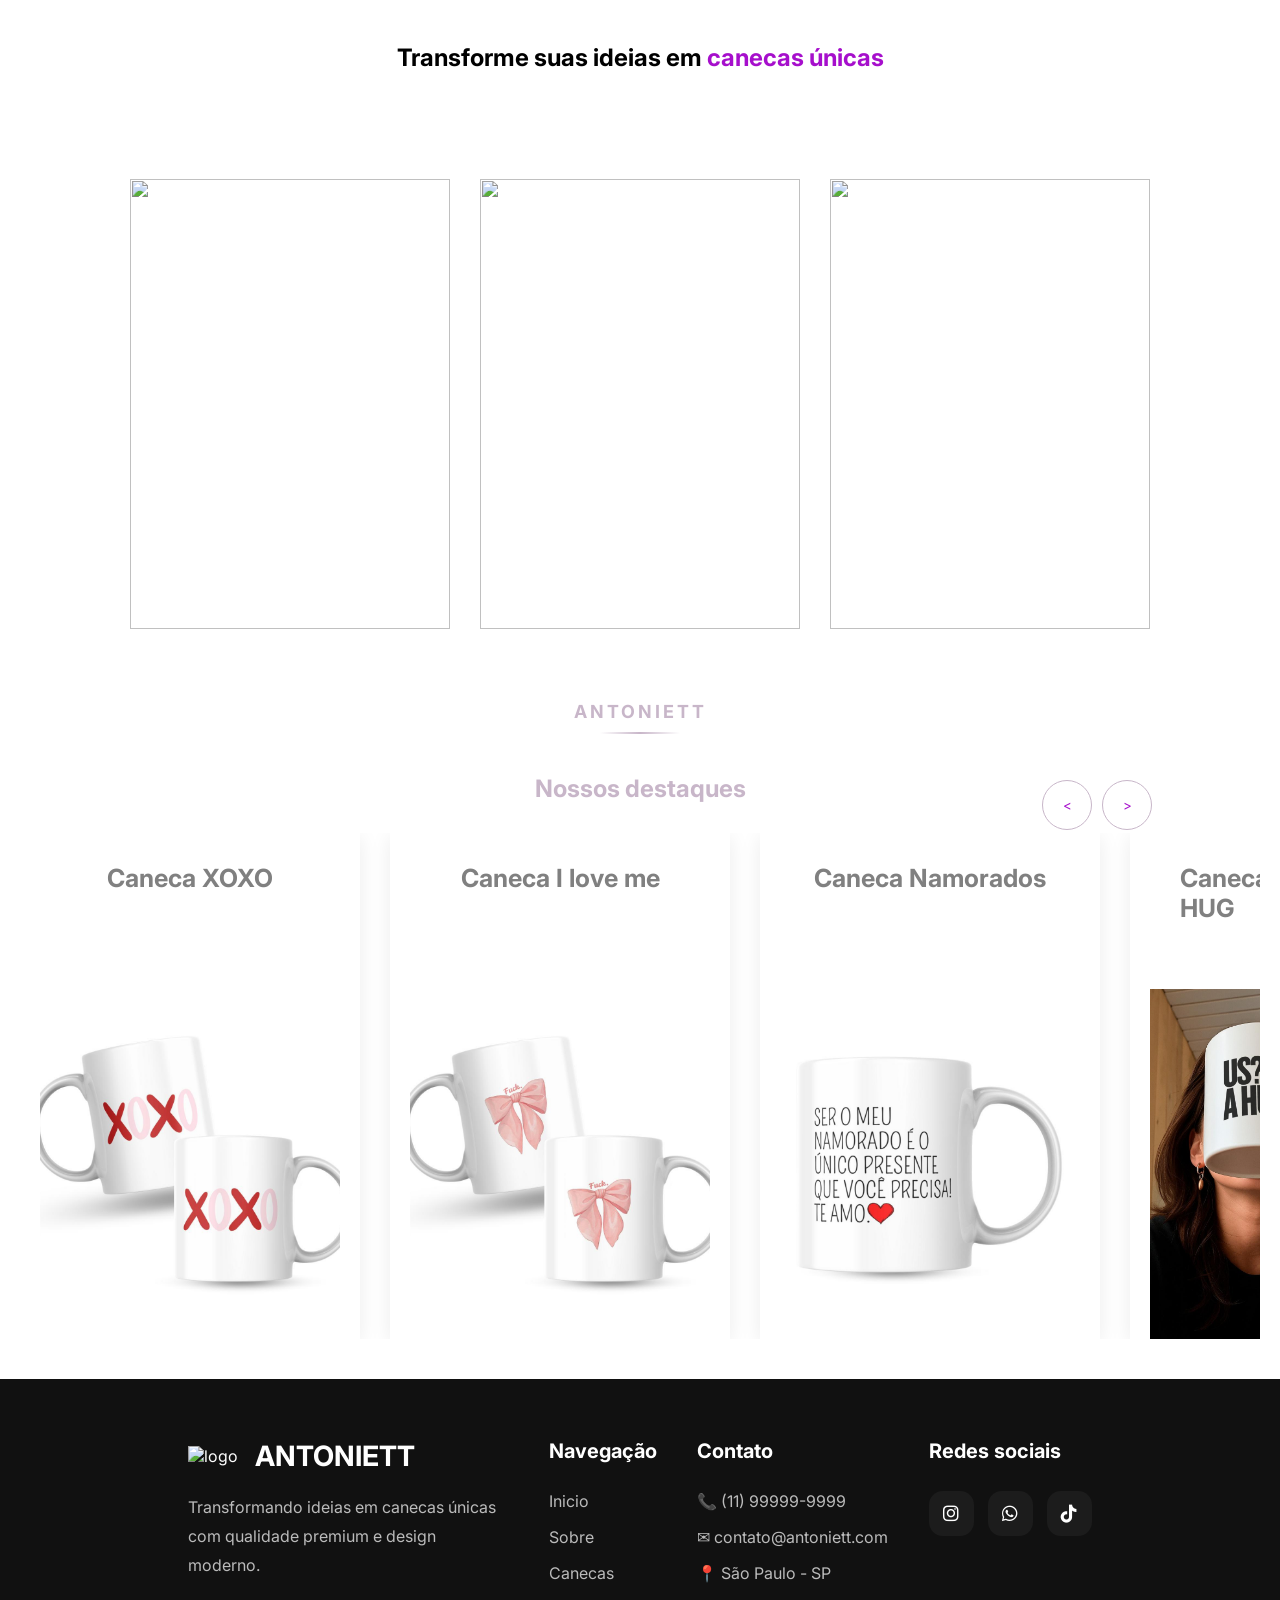
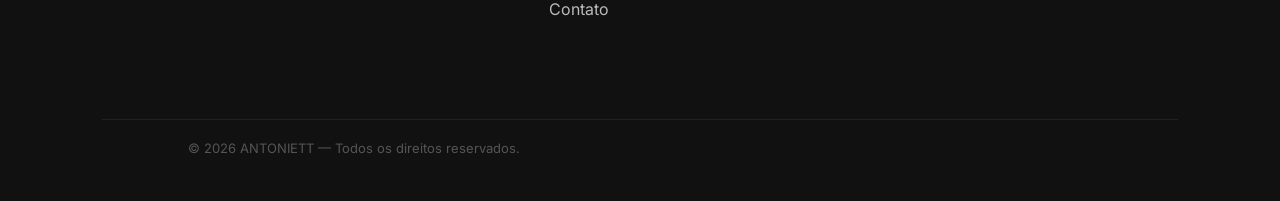
==== commit fd44bfdb: "Detalhes das abas" ====
--- a/canecas.html
+++ b/canecas.html
@@ -3,6 +3,7 @@
     <head>
         <meta charset="UTF-8" />
         <meta name="viewport" content="width=device-width, initial-scale=1.0" />
+		<link rel="stylesheet" href="https://cdnjs.cloudflare.com/ajax/libs/font-awesome/6.5.1/css/all.min.css">
         <link rel="stylesheet" href="./src/style/caneca.css">
         <link rel="stylesheet" href="./src/style/contato.css">
         <link rel="stylesheet" href="./src/style/header.css">
@@ -69,8 +70,8 @@
 			<div class="background-video">
 				<div class="blur"></div>
 
-				<video class="video_caneca" autoplay muted loop playsinline>
-					<source src="/ANTONIETT/src/style/img/8540516-hd_1920_1080_30fps.mp4" type="video/mp4" />
+				<video class="video_caneca" autoplay muted loop playsinline controls>
+    				<source src="./src/style/img/8540516-hd_1920_1080_30fps.mp4" type="video/mp4">
 				</video>
 			</div>
 		</section>
@@ -163,7 +164,6 @@
 						<a href="#">Inicio</a>
 						<a href="#">Sobre</a>
 						<a href="#">Canecas</a>
-						<a href="#">Avaliações</a>
 						<a href="#">Contato</a>
 					</div>
 
--- a/src/style/style.css
+++ b/src/style/style.css
@@ -57,6 +57,7 @@
     align-items: center;
     justify-content: center;
     background-color: #a60fcc;
+    color: #fffffff6;
     border-radius: 12px;
     padding: 10px 14px;
     font-weight: 600;
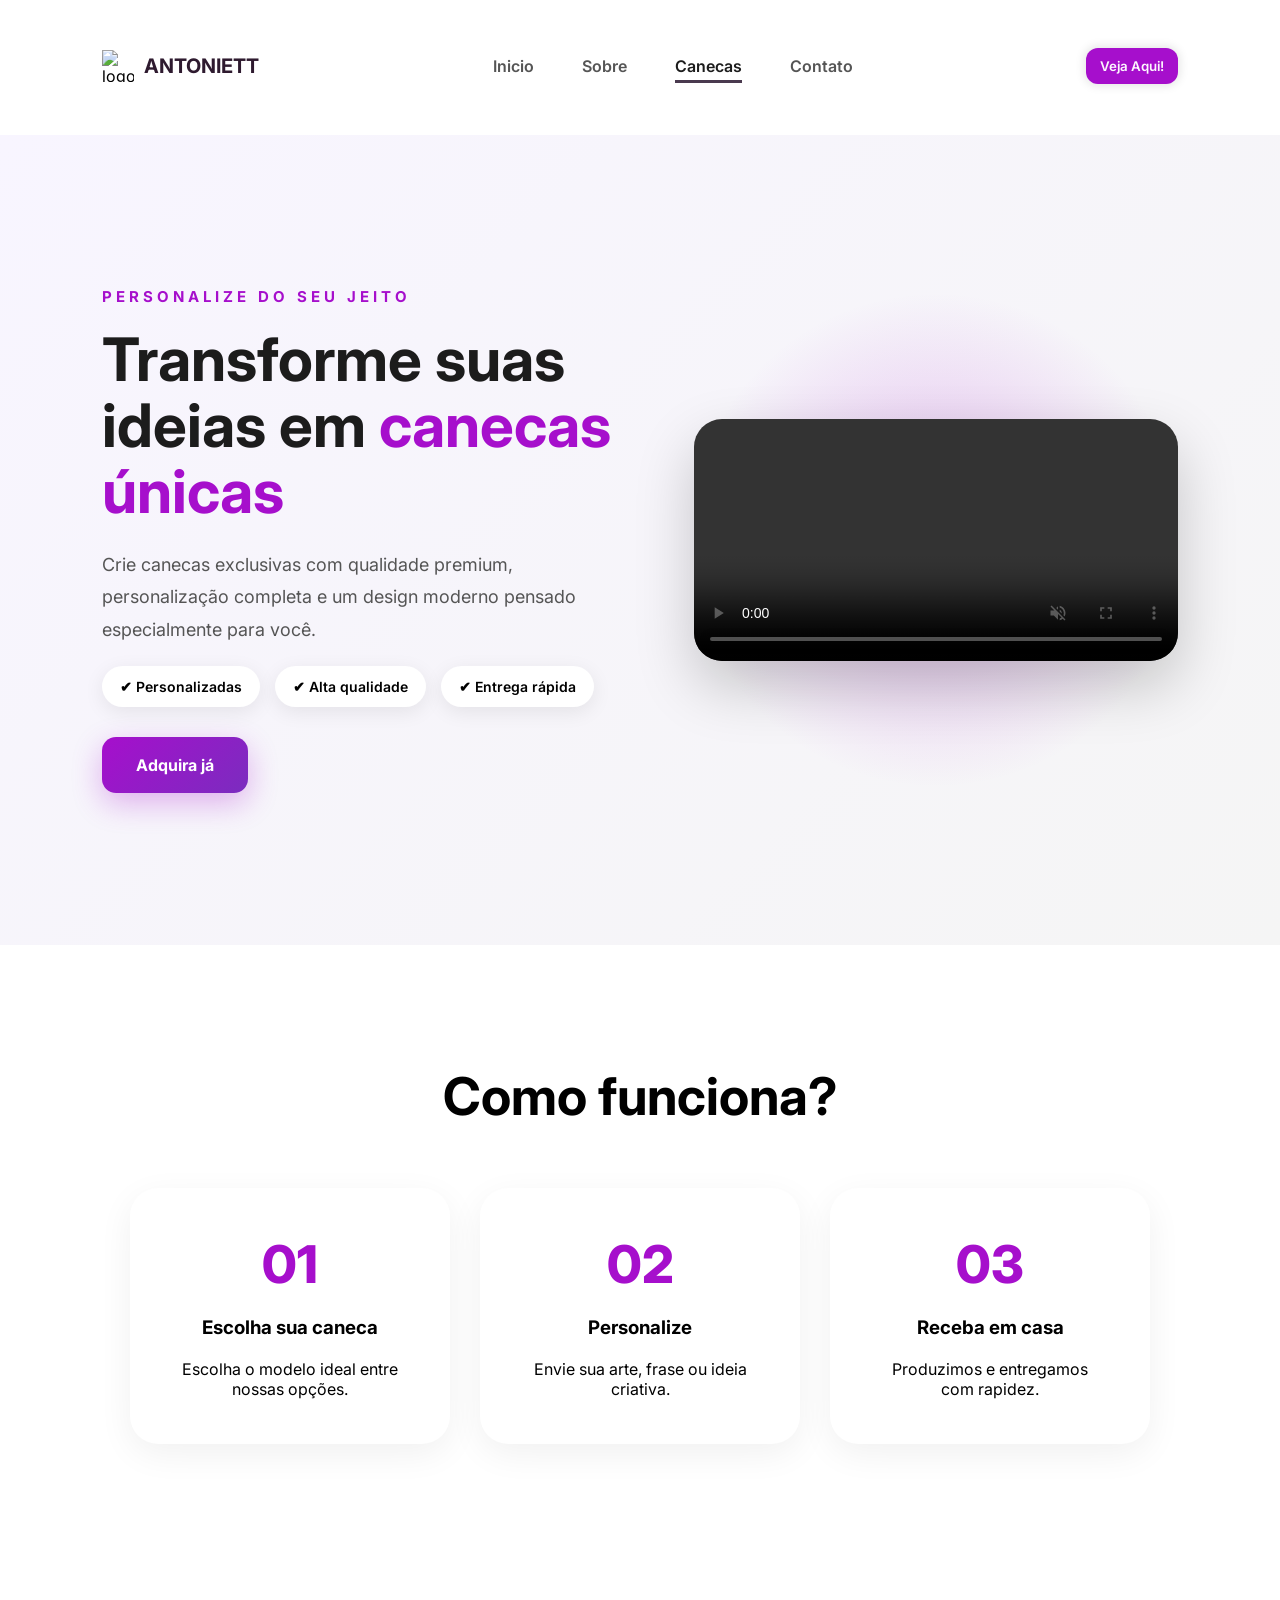
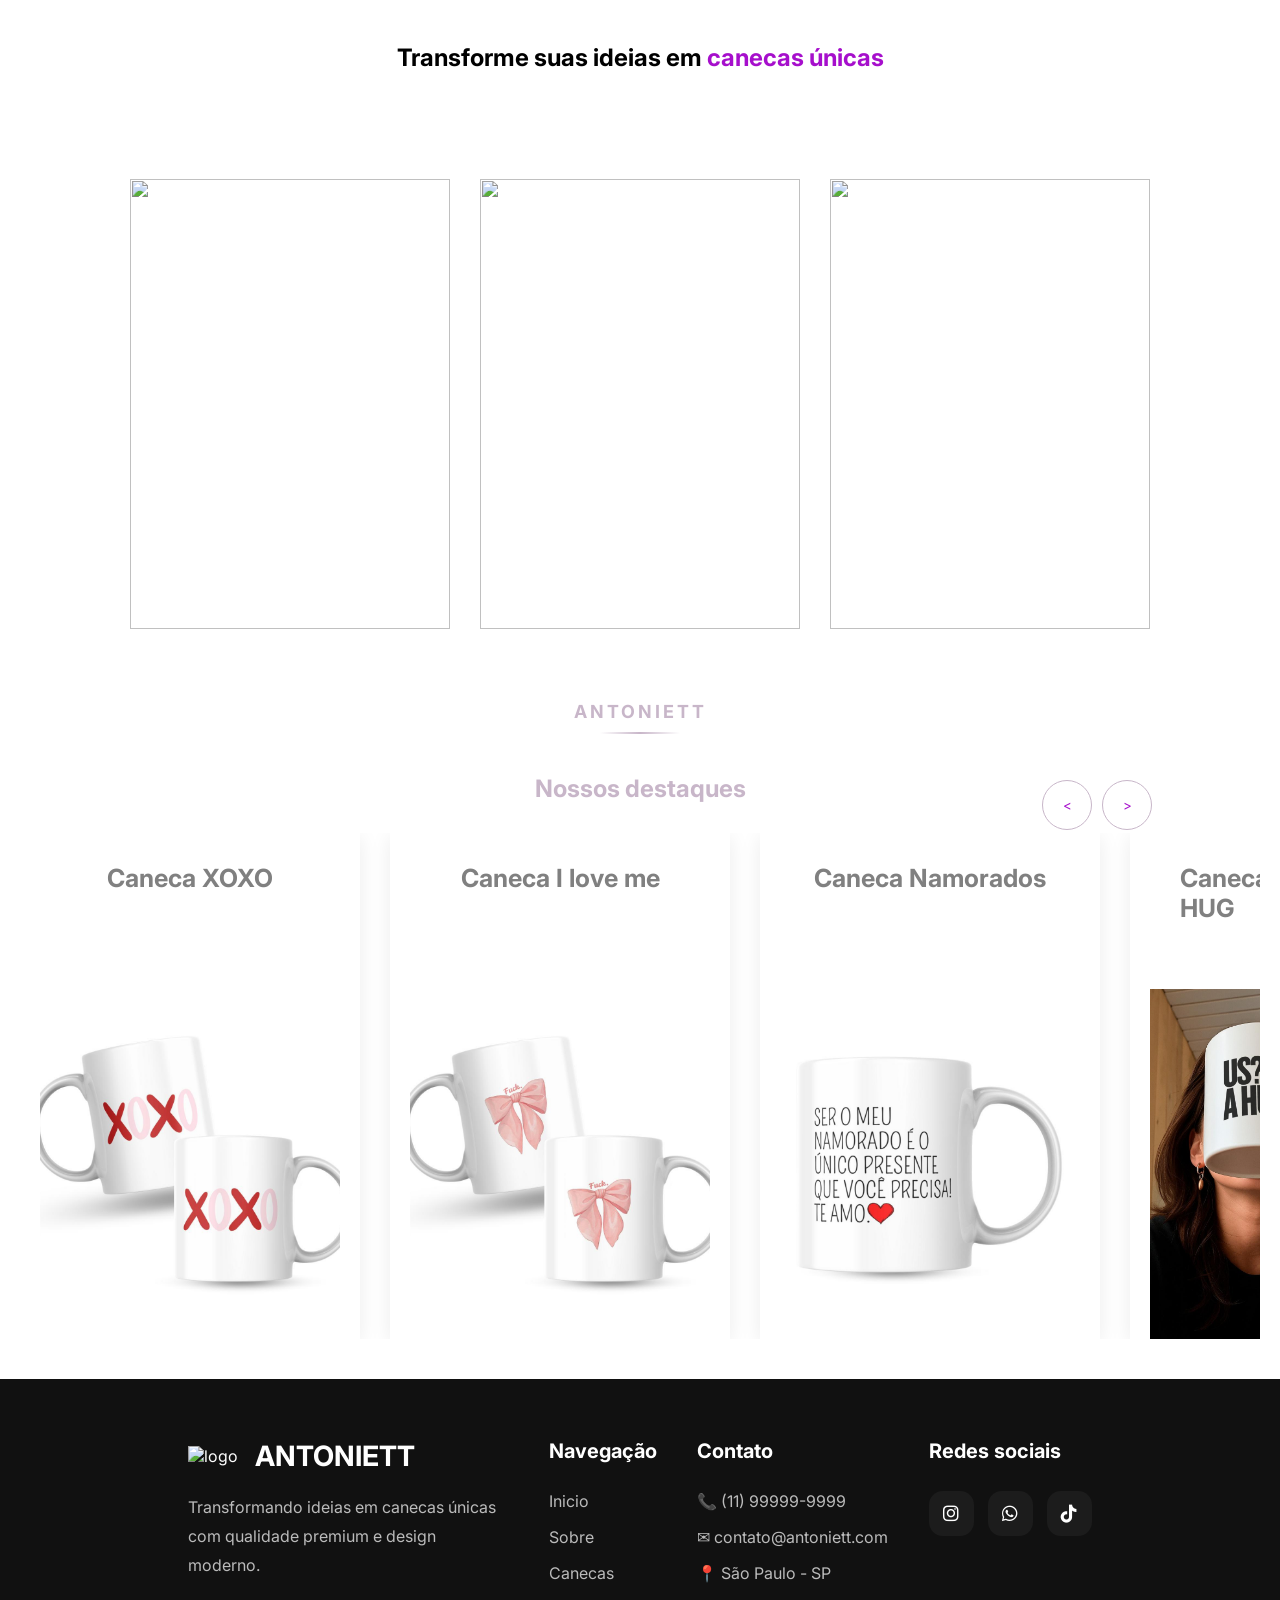
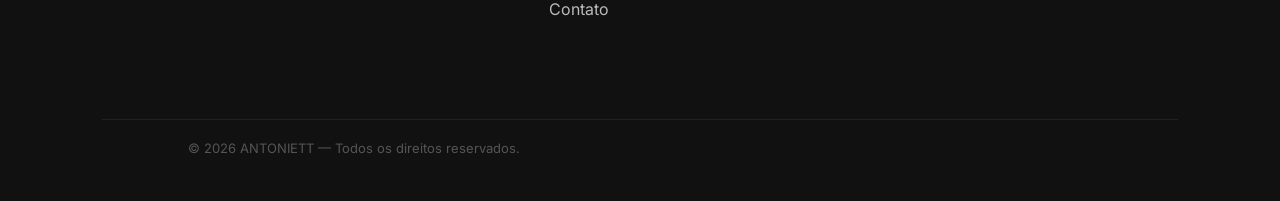
==== commit 1727f934: "Alterações nas abas 2" ====
--- a/canecas.html
+++ b/canecas.html
@@ -4,12 +4,12 @@
         <meta charset="UTF-8" />
         <meta name="viewport" content="width=device-width, initial-scale=1.0" />
 		<link rel="stylesheet" href="https://cdnjs.cloudflare.com/ajax/libs/font-awesome/6.5.1/css/all.min.css">
-        <link rel="stylesheet" href="./src/style/caneca.css">
-        <link rel="stylesheet" href="./src/style/contato.css">
-        <link rel="stylesheet" href="./src/style/header.css">
-        <link rel="stylesheet" href="./src/style/home.css">
-        <link rel="stylesheet" href="./src/style/sobre.css">
-        <link rel="stylesheet" href="./src/style/style.css">
+        <link rel="stylesheet" href="style/caneca.css">
+        <link rel="stylesheet" href="style/contato.css">
+        <link rel="stylesheet" href="style/header.css">
+        <link rel="stylesheet" href="style/home.css">
+        <link rel="stylesheet" href="style/sobre.css">
+        <link rel="stylesheet" href="style/style.css">
 
         <title>ANTONIETT</title>
     </head>
@@ -24,10 +24,10 @@
 
                 <ul id="nav_list">
                     <li class="nav_item">
-                        <a href="./Inicio.html">Inicio</a>
+                        <a href="./inicio.html">Inicio</a>
                     </li>
                     <li class="nav_item">
-                        <a href="./Sobre.html">Sobre</a>
+                        <a href="./sobre.html">Sobre</a>
                     </li>
                     <li class="nav_item active">
                         <a href="./canecas.html">Canecas</a>
--- a/style/caneca.css
+++ b/style/caneca.css
@@ -0,0 +1,777 @@
+@import url('https://fonts.googleapis.com/css2?family=Bebas+Neue&family=Cabin:ital,wght@0,400..700;1,400..700&family=Inter:ital,opsz,wght@0,14..32,100..900;1,14..32,100..900&family=Montserrat:ital,wght@0,100..900;1,100..900&family=Special+Gothic+Condensed+One&family=Special+Gothic+Expanded+One&display=swap');
+* {
+    font-family: "Inter", sans-serif;
+    font-optical-sizing: auto;
+    font-weight: weight;
+    font-style: normal;
+    margin: 0;
+    padding: 0;
+    box-sizing: border-box;
+}
+html{
+    scroll-snap-type:y mandatory;
+    overflow-y:scroll;
+}
+body {
+    background-color: #F5F5F5;
+    overflow-x:hidden;  
+
+}
+
+/* HEADER */
+.header_canecas {
+    width: 100%;
+    height: 15vh;
+    padding: 28px 8%; /* mantém padrão da sua amiga */
+    background-size: cover;
+  
+}
+
+/* NAVBAR */
+#navbar {
+    display: flex;
+    align-items: center;
+    justify-content: space-between;
+}
+
+/* LOGO */
+.logo-container {
+    display: flex;
+    align-items: center;
+    gap: 10px;
+}
+
+.logo_navbar {
+    width: 50px; /* igual ao original */
+}
+
+.nome-marca {
+    font-size: 20px;
+    font-weight: bold;
+}
+
+
+/* ================= HERO ================= */
+
+.hero {
+
+    background-attachment:fixed;
+    width: 100%;
+    height: 90vh;
+
+    display: flex;
+    align-items: center;
+    justify-content: space-between;
+
+    padding: 0 8%;
+
+    background: linear-gradient(
+        135deg,
+        #f8f5ff 0%,
+        #f5f5f5 100%
+    );
+
+    overflow: hidden;
+}
+
+/* TEXTO */
+
+.text_apresentacao {
+
+    width: 50%;
+}
+
+.text_apresentacao h4 {
+
+    color: #a60fcc;
+
+    font-size: 15px;
+    font-weight: 700;
+
+    letter-spacing: 4px;
+
+    margin-bottom: 20px;
+}
+
+.text_apresentacao h1 {
+
+    font-size: 60px;
+
+    line-height: 1.1;
+
+    color: #1C1C1C;
+
+    margin-bottom: 25px;
+}
+
+.text_apresentacao h1 span {
+
+    color: #a60fcc;
+}
+
+.text_apresentacao p {
+
+    font-size: 18px;
+
+    line-height: 1.8;
+
+    color: #555;
+
+    max-width: 600px;
+
+    margin-bottom: 20px;
+}
+
+/* MINI INFOS */
+
+.mini-info {
+
+    display: flex;
+    gap: 15px;
+    margin-bottom: 30px;
+}
+
+.mini-info span {
+
+    background-color: white;
+
+    padding: 12px 18px;
+
+    border-radius: 999px;
+
+    font-size: 14px;
+    font-weight: 600;
+
+    box-shadow:
+    0 5px 20px rgba(0,0,0,0.08);
+}
+
+/* BOTÃO */
+
+.btn-hero {
+
+    border: none;
+
+    padding: 18px 34px;
+
+    border-radius: 14px;
+
+    background: linear-gradient(
+        135deg,
+        #a60fcc,
+        #7b2cbf
+    );
+
+    color: white;
+
+    font-size: 16px;
+    font-weight: 700;
+
+    cursor: pointer;
+
+    transition: 0.4s;
+
+    box-shadow:
+    0 10px 30px rgba(166,15,204,0.30);
+}
+
+.btn-hero:hover {
+
+    transform: translateY(-5px);
+
+    box-shadow:
+    0 18px 40px rgba(166,15,204,0.40);
+}
+
+/* VIDEO */
+
+.background-video {
+
+    width: 45%;
+
+    display: flex;
+    justify-content: center;
+    align-items: center;
+
+    position: relative;
+}
+
+/* GLOW */
+
+.blur {
+
+    width: 500px;
+    height: 500px;
+
+    position: absolute;
+
+    border-radius: 50%;
+
+    background: radial-gradient(
+        rgba(166,15,204,0.25),
+        transparent 70%
+    );
+
+    z-index: 0;
+}
+
+/* VIDEO */
+
+.video_caneca {
+
+    width: 100%;
+    max-width: 550px;
+    border-radius: 28px;
+    position: relative;
+    z-index: 2;
+    object-fit: cover;
+    box-shadow:
+    0 25px 60px rgba(0,0,0,0.20);
+}
+
+/* MENU */
+#nav_list {
+    display: flex;
+    list-style: none;
+    gap: 48px; /* mantém espaçamento original */
+}
+
+.nav_item a {
+    text-decoration: none;
+    color: #555;
+    font-weight: 600;
+    transition: 0.3s;
+}
+
+.nav_item a:hover {
+    color: #4A3A4F;
+}
+
+/* ITEM ATIVO */
+.nav_item.active a {
+    border-bottom: 3px solid #4A3A4F;
+    padding-bottom: 4px;
+}
+
+/* BOTÃO */
+.btn-default {
+    border: none;
+    background-color: #C8B6C9;
+    border-radius: 12px;
+    padding: 10px 16px;
+    font-weight: 600;
+    cursor: pointer;
+    transition: 0.3s;
+}
+
+.btn-default:hover {
+    background-color: #b3a0b4;
+}
+
+/* MOBILE */
+#mobile_btn {
+    display: none;
+    background: none;
+    border: none;
+    font-size: 1.5rem;
+    cursor: pointer;
+}
+
+/* RESPONSIVO */
+@media (max-width: 1170px) {
+
+    #nav_list,
+    #navbar .btn-default {
+        display: none;
+    }
+
+    #mobile_btn {
+        display: block;
+    }
+}
+:root {
+  /* 🎨 Base neutra */
+  --color-bg-primary: #fffffff6;
+  --color-bg-secondary: #E0E0E0;
+  --color-bg-tertiary: #BDBDBD;
+
+  /* 🖤 Tons principais */
+  --color-text-primary: #1C1C1C;
+  --color-text-secondary: #3A3A3A;
+
+  /* 💜 Destaque da marca */
+  --color-brand-primary: #2E1A2F;
+  --color-brand-secondary: #4A3A4F;
+
+  /* 🤍 Apoio / superfícies */
+  --color-surface-primary: #D6D1CD;
+  --color-surface-secondary: #EFE9E6;
+
+  /* ✨ Detalhes */
+  --color-accent-soft: #C8B6C9;
+
+  /* 🧁 Estados (opcional, mas útil) */
+  --color-hover: #4A3A4F;
+  --color-active: #2E1A2F;
+}
+
+/*                             ESPAÇEAMENTO                                      */
+
+
+section{
+    padding: 28px 8%;
+}
+
+
+ /* Botão Peça aqui */
+
+.btn-default {
+    border: none;
+    display: flex;
+    align-items: center;
+    justify-content: center;
+    background-color: #C8B6C9;
+    border-radius: 12px;
+    padding: 10px 14px;
+    font-weight: 600;
+    box-shadow: 0px 0px 10px 2px rgba(0, 0, 0, 0.1);
+    cursor: pointer;
+    transition: background-color .3s ease;
+}
+
+.btn-default:hover {
+    background-color:#fffffff6;
+}
+
+.social-media-buttons {
+    display: flex;
+    gap: 18px;
+}
+
+.social-media-buttons a {
+    display:flex ;
+    align-items: center;
+    justify-content: center;
+    width: 45px;
+    height: 40px;
+    background-color: #ffffffff;
+    font-size: 1.25rem;
+    border-radius: 10px;
+    text-decoration: none;
+    color: #1C1C1C;
+    box-shadow: 0px 0px 12px 4px rgba(0, 0, 0, 0.1);
+    transition: box-shadow .3s ease;
+}
+
+.social-media-buttons a:hover{
+    box-shadow: 0px 0px 12px 8px rgba(0, 0, 0, 0.1);
+}
+.unidades{
+    display: flex;
+    justify-content: center;
+    margin: 4vw;
+}
+.unidades h1 span{
+    color: #a60fcc;
+}
+.animar-texto {
+    opacity: 0;
+    transform: translateX(-60px);
+    filter: blur(8px);
+    transition: all 1.5s ease;
+}
+
+.animar-texto.ativo {
+    opacity: 1;
+    transform: translateX(0);
+    filter: blur(0);
+}
+.animar-texto span:nth-child(1) { animation-delay: 0.2s; }
+.animar-texto span:nth-child(2) { animation-delay: 0.4s; }
+.animar-texto span:nth-child(3) { animation-delay: 0.6s; }
+
+@keyframes subir {
+    to {
+        opacity: 1;
+        transform: translateY(0);
+    }
+}
+.como-funciona{
+
+    padding:120px 8%;
+
+    text-align:center;
+}
+
+.como-funciona h1{
+
+    font-size:52px;
+
+    margin-bottom:60px;
+}
+
+.passos{
+
+    display:flex;
+    justify-content:center;
+
+    gap:30px;
+}
+
+.passo{
+
+    width:320px;
+
+    background:white;
+
+    padding:45px;
+
+    border-radius:28px;
+
+    box-shadow:
+    0 10px 35px rgba(0,0,0,0.06);
+
+    transition:0.4s;
+}
+
+.passo:hover{
+
+    transform:
+    translateY(-10px);
+}
+
+.passo span{
+
+    font-size:52px;
+
+    color:#a60fcc;
+
+    font-weight:800;
+}
+
+.passo h3{
+
+    margin:20px 0;
+}
+
+/* CARROSSEL */
+.section-carrossel {
+    display: flex;
+    flex-direction: column;
+    justify-content: center;
+    align-items: center;
+    padding: 40px 20px;
+    position: relative;
+}
+
+/* WRAPPER CENTRAL */
+.container-wrapper {
+    width: 100%;
+    display: flex;
+    justify-content: center;
+
+}
+
+/* CARROSSEL */
+.container-carrossel {
+    display: flex;
+    gap: 30px;
+    overflow: hidden;
+}
+
+/* CASO USE OUTRA DIV DE CARDS */
+.container-cards {
+    display: flex;
+    gap: 20px;
+    justify-content: center;
+}
+
+/* TEXTOS */
+.info_cardapio {
+    display: flex;
+    align-items: center;
+    flex-direction: column;
+    margin-bottom: 30px;
+    color: #C8B6C9;
+    text-align: center;
+}
+
+.info_cardapio h1:first-child {
+    position: relative;
+    margin-bottom: 40px;
+    font-size: 18px;
+    letter-spacing: 3px;
+}
+
+/* LINHA DECORATIVA */
+.info_cardapio h1:first-child::after {
+    content: '';
+    display: block;
+    width: 80px;
+    height: 2px;
+    background: linear-gradient(to right, transparent, #C8B6C9, transparent);
+    margin: 10px auto 0;
+}
+
+/* CARDS */
+.card {
+    background-color: #fff;
+    color: gray;
+    padding: 0px 20px;
+    width: 340px;
+    height: 506px;
+    display: flex;
+    flex-direction: column;
+    justify-content: space-between;
+    box-shadow: 0 4px 20px rgba(0, 0, 0, 0.08);
+}
+.card {
+    opacity: 0;
+    transform: translateY(30px);
+    animation: aparecer 0.9s ease forwards;
+}
+
+@keyframes aparecer {
+    to {
+        opacity: 1;
+        transform: translateY(0);
+    }
+}
+.card h3 {
+    min-height: 50px;
+    font-size: 25px;
+    display: flex;
+    padding: 30px;
+    justify-content: center;
+}
+
+.card p {
+    min-height: 60px;
+}
+.img-box {
+    height: 350px;
+    display: flex;
+    align-items: flex-end;
+    justify-content: center;
+    overflow: hidden;
+}
+
+.img-box img {
+    height: 100%;
+    object-fit: contain;
+    transition: 0.9s;
+}
+
+.img-box img:hover {
+    transform: scale(1.1);
+}
+/* BOTÃO */
+/* .card button {
+    margin-top: auto;
+    padding: 8px;
+    border: none;
+    background: #C8B6C9;
+    color: #fff;
+    cursor: pointer;
+    border-radius: 5px;
+} */
+
+/* CONTROLES (SETAS) */
+.controles {
+    position: absolute;
+    right: 10%;
+    top: 20%;
+    transform: translateY(-50%);
+    display: flex;
+    gap: 10px;
+    z-index: 10;
+}
+
+.controles button {
+    width: 50px;
+    height: 50px;
+    background-color: transparent;
+    color: #a60fcc;
+    border-radius: 50%;
+    border: 1px solid #C8B6C9;
+    transition: 0.3s;
+    cursor: pointer;
+}
+
+.controles button:hover {
+    background-color: rgb(118, 19, 138);
+    color: #fff;
+}
+.images{
+    width:100%;
+    display: flex;
+    justify-content: center;
+}
+.images img{
+    width: 25vw;
+    height: 50vh;
+    margin: 0 15px;
+    object-fit: cover;
+    transition: 0.9s;
+}
+.images img:hover{
+    transform: scale(1.1);
+} 
+/* ================= FOOTER ================= */
+
+.footer{
+
+    background:#111;
+
+    color:white;
+
+    padding-top:80px;
+
+    margin-top:120px;
+}
+
+/* CONTAINER */
+
+.footer-container{
+
+    width:100%;
+
+    display:flex;
+    justify-content:space-between;
+
+    gap:60px;
+
+    padding:0 8% 60px 8%;
+}
+
+/* BRAND */
+
+.footer-brand{
+
+    width:320px;
+}
+
+.footer-logo{
+
+    display:flex;
+    align-items:center;
+
+    gap:12px;
+
+    margin-bottom:20px;
+}
+
+.footer-logo img{
+
+    width:55px;
+}
+
+.footer-logo h1{
+
+    font-size:28px;
+}
+
+.footer-brand p{
+
+    color:#bbb;
+
+    line-height:1.8;
+}
+
+/* LINKS */
+
+.footer-links,
+.footer-contact,
+.footer-social{
+
+    display:flex;
+    flex-direction:column;
+
+    gap:16px;
+}
+
+.footer-links h3,
+.footer-contact h3,
+.footer-social h3{
+
+    margin-bottom:12px;
+
+    font-size:20px;
+}
+
+.footer-links a{
+
+    text-decoration:none;
+
+    color:#bbb;
+
+    transition:0.3s;
+}
+
+.footer-links a:hover{
+
+    color:#a60fcc;
+}
+
+/* CONTATO */
+
+.footer-contact p{
+
+    color:#bbb;
+}
+
+/* SOCIAL */
+
+.social-icons{
+
+    display:flex;
+
+    gap:14px;
+}
+
+.social-icons a{
+
+    width:45px;
+    height:45px;
+
+    display:flex;
+    align-items:center;
+    justify-content:center;
+
+    border-radius:14px;
+
+    background:#1c1c1c;
+
+    color:white;
+
+    font-size:18px;
+
+    text-decoration:none;
+
+    transition:0.4s;
+}
+
+.social-icons a:hover{
+
+    background:#a60fcc;
+
+    transform:translateY(-5px);
+}
+
+/* FOOTER BOTTOM */
+
+.footer-bottom{
+
+    width:100%;
+
+    border-top:1px solid rgba(255,255,255,0.08);
+
+    padding:25px 8%;
+
+    text-align:center;
+}
+
+.footer-bottom p{
+
+    color:#888;
+}
--- a/style/contato.css
+++ b/style/contato.css
@@ -0,0 +1,237 @@
+/* ================= ESTRUTURA GERAL DA PÁGINA CONTATO ================= */
+
+#content {
+    background-color: var(--color-bg-primary, #F5F5F5);
+    min-height: calc(100vh - 100px);
+    display: flex;
+    align-items: center;
+    justify-content: center;
+    width: 100%;
+}
+
+/* CONTAINER PRINCIPAL DO FORMULÁRIO */
+.contact-container {
+    width: 85%;
+    max-width: 1200px;
+    margin: 60px auto;
+    background-color: #ffffff;
+    border-radius: 20px;
+    padding: 60px;
+    display: flex;
+    align-items: center;
+    justify-content: space-between;
+    gap: 60px;
+    box-shadow: 0px 15px 40px rgba(0, 0, 0, 0.08);
+}
+
+/* SEÇÃO DE TEXTOS */
+.contact-text {
+    flex: 1;
+}
+
+.contact-tag {
+    font-size: 12px;
+    letter-spacing: 2px;
+    color: var(--color-brand-secondary, #4A3A4F);
+    margin-bottom: 10px;
+    display: inline-block;
+    font-weight: bold;
+}
+
+.contact-text h2 {
+    font-size: 48px;
+    color: var(--color-brand-primary, #2E1A2F);
+    margin-bottom: 20px;
+}
+
+.contact-description {
+    font-size: 18px;
+    color: var(--color-text-secondary, #3A3A3A);
+    margin-bottom: 25px;
+    line-height: 1.6;
+}
+
+/* SEÇÃO DE INFORMAÇÕES (TELEFONE/EMAIL) */
+.contact-info {
+    margin-bottom: 30px;
+}
+
+.contact-info p {
+    display: flex;
+    align-items: center;
+    gap: 12px;
+    margin-bottom: 12px;
+    font-size: 16px;
+    color: var(--color-text-secondary, #3A3A3A);
+}
+
+.contact-info p i {
+    color: var(--color-brand-secondary, #4A3A4F);
+    font-size: 1.1rem;
+    width: 20px;
+}
+
+/* FORMULÁRIO DE INPUTS */
+#contact_form {
+    display: flex;
+    flex-direction: column;
+    gap: 16px;
+    width: 100%;
+    max-width: 480px;
+}
+
+#contact_form label {
+    font-size: 14px;
+    font-weight: 600;
+    color: var(--color-brand-primary, #2E1A2F);
+    margin-bottom: -6px;
+}
+
+#contact_form input,
+#contact_form textarea {
+    width: 100%;
+    padding: 14px;
+    border-radius: 12px;
+    border: 1px solid var(--color-bg-tertiary, #BDBDBD);
+    background-color: #ffffff;
+    outline: none;
+    font-size: 16px;
+    color: var(--color-text-primary, #1C1C1C);
+    transition: border-color 0.3s, box-shadow 0.3s;
+}
+
+#contact_form input:focus,
+#contact_form textarea:focus {
+    border-color: var(--color-brand-secondary, #4A3A4F);
+    box-shadow: 0px 0px 8px rgba(74, 58, 79, 0.15);
+}
+
+#contact_form textarea {
+    resize: none;
+    height: 140px;
+}
+
+#contact_form .btn-default {
+    width: 100%;
+    margin-top: 10px;
+}
+
+/* IMAGEM LATERAL */
+.contact-image {
+    flex: 1;
+    display: flex;
+    justify-content: center;
+}
+
+.contact-image img {
+    width: 100%;
+    max-height: 580px;
+    object-fit: cover;
+    border-radius: 20px;
+    display: block;
+    box-shadow: 0px 15px 40px rgba(0, 0, 0, 0.12);
+}
+
+/* ================= FOOTER ESCURO INTEGRADO ================= */
+.footer {
+    background-color: #111111;
+    color: #ffffff;
+    padding: 60px 8% 20px;
+    width: 100%;
+    margin-top: auto;
+}
+
+.footer-container {
+    display: flex;
+    justify-content: space-between;
+    flex-wrap: wrap;
+    gap: 40px;
+    max-width: 1200px;
+    margin: 0 auto;
+}
+
+.footer-section {
+    flex: 1;
+    min-width: 220px;
+}
+
+.footer-section h3 {
+    font-size: 18px;
+    font-weight: 700;
+    margin-bottom: 20px;
+    color: #ffffff;
+    letter-spacing: 0.5px;
+}
+
+.footer-section p, 
+.footer-section a {
+    font-size: 15px;
+    color: #b3b3b3;
+    text-decoration: none;
+    line-height: 1.8;
+    display: block;
+    margin-bottom: 8px;
+}
+
+.footer-section ul {
+    list-style: none;
+}
+
+.footer-section ul li a:hover, 
+.footer-section a:hover {
+    color: var(--color-accent-soft, #C8B6C9);
+}
+
+.footer-section p i {
+    margin-right: 8px;
+    color: var(--color-accent-soft, #C8B6C9);
+}
+
+.footer-instagram-link {
+    text-decoration: none;
+}
+
+.footer-bottom {
+    text-align: left;
+    max-width: 1200px;
+    margin: 40px auto 0;
+    padding-top: 20px;
+    border-top: 1px solid #222222;
+}
+
+.footer-bottom p {
+    font-size: 13px;
+    color: #555555;
+}
+
+/* RESPONSIVIDADE (MEDIA QUERIES) */
+@media screen and (max-width: 900px) {
+    .contact-container {
+        flex-direction: column;
+        padding: 40px 20px;
+        margin: 30px auto;
+        width: 90%;
+    }
+
+    .contact-text h2 {
+        font-size: 32px;
+    }
+
+    .contact-text, #contact_form {
+        width: 100%;
+        max-width: 100%;
+    }
+
+    .contact-info p {
+        justify-content: center;
+    }
+
+    .contact-image img {
+        max-height: 350px;
+    }
+
+    .footer-container {
+        flex-direction: column;
+        gap: 30px;
+    }
+}
--- a/style/header.css
+++ b/style/header.css
@@ -0,0 +1,131 @@
+:root {
+  /* 🎨 Base neutra */
+  --color-bg-primary: #F5F5F5;
+  --color-bg-secondary: #E0E0E0;
+  --color-bg-tertiary: #BDBDBD;
+
+  /* 🖤 Tons principais */
+  --color-text-primary: #1C1C1C;
+  --color-text-secondary: #3A3A3A;
+
+  /* 💜 Destaque da marca */
+  --color-brand-primary: #2E1A2F;
+  --color-brand-secondary: #4A3A4F;
+
+  /* 🤍 Apoio / superfícies */
+  --color-surface-primary: #D6D1CD;
+  --color-surface-secondary: #EFE9E6;
+
+  /* ✨ Detalhes */
+  --color-accent-soft: #C8B6C9;
+
+  /* 🧁 Estados (opcional, mas útil) */
+  --color-hover: #4A3A4F;
+  --color-active: #2E1A2F;
+}
+
+
+header {
+    width: 100%;
+    padding: 28px 8%;
+    background-color: #fffffff6;
+    position: relative;
+    z-index: 999;
+}
+
+#navbar {
+    width: 100%;
+    display: flex;
+    align-items: center;
+    justify-content: space-between;
+    gap: 8px;
+}
+
+/* CONTAINER DA LOGO (Alinha horizontalmente a imagem com o texto) */
+.logo-container {
+    display: flex;
+    align-items: center;
+    gap: 10px;
+}
+
+/* AJUSTE DO TAMANHO DA IMAGEM DA LOGO */
+.logo_navbar {
+    width: 32px !important;    /* Força o tamanho compacto idêntico ao da Home */
+    height: 32px !important;   /* Mantém a proporção quadrada do ícone */
+    object-fit: contain;
+}
+
+/* ESTILO DO TEXTO DA MARCA */
+.nome-marca {
+    font-size: 20px;
+    font-weight: bold;
+    color: #2E1A2F;
+}
+
+#nav_logo {
+    font-size: 20px;
+    align-items: center;
+    color: #2E1A2F;
+}
+
+/* LISTA DE MENUS */
+#nav_list {
+    display: flex;
+    list-style: none;
+    gap: 48px;
+}
+
+.nav_item a {
+    text-decoration: none;
+    color: #555555;
+    font-weight: 600;
+    padding-bottom: 6px;
+}
+
+/* ESTILO DA LINHA PRETA EMBAIXO DO LINK ATIVO */
+.nav_item.active a {
+    color: #1C1C1C;
+    border-bottom: 3px solid #4A3A4F;
+}
+
+/* MOBILE INDISPONÍVEL POR PADRÃO */
+#mobile_btn {
+    display: none;
+}
+
+#mobile_menu {
+    display: none;
+}
+
+@media screen and (max-width: 1170px ) {
+    #nav_list ,
+    #navbar .btn-default {
+        display: none;
+    }
+    
+    #mobile_btn {
+        display: block;
+        border: none;
+        background-color: transparent;
+        font-size: 1.5rem;
+        cursor: pointer;
+    }
+
+    #mobile_menu.active {
+        display: flex;
+        flex-direction: column;
+        align-items: center;
+    }
+
+    #mobile_nav_list {
+        display: flex;
+        flex-direction: column;
+        gap: 12px;
+        margin: 12px 0px;
+    }
+
+    #mobile_nav_list .nav_item{
+        list-style: none;
+        text-align: center;   
+    }
+}
--- a/style/home.css
+++ b/style/home.css
@@ -0,0 +1,79 @@
+#home{
+    display: flex;
+    min-height:  calc(100vh - 50px);
+    display: flex;
+    justify-content: space-between;
+}
+
+#navbar {
+    display: flex;
+    align-items: center;
+    justify-content: space-between;
+}
+
+.logo-container {
+    display: flex;
+    align-items: center;
+    gap: 10px;
+}
+
+.nome-marca {
+    font-size: 20px;
+    font-weight: bold;
+}
+
+.logo_navbar{
+    width: 50px;
+}
+
+#cta{
+    width: 35%;
+    display: flex;
+    flex-direction: column;
+    gap: 28px;
+}
+
+#cta .title{
+    font-size: 4rem;
+    color: #1C1C1C;
+}
+
+#cta .title span{
+    color: #a60fcc;
+}
+
+#cta .description{
+    font-size: 1.2rem;
+}
+
+#cta_buttons {
+    display: flex;
+    gap: 24px;
+}
+
+#cta_buttons a {
+    text-decoration: none;
+    color: #1C1C1C;
+}
+
+#phone_button {
+    display: flex;
+    gap: 8px;
+    align-items: center;
+    background-color: #fffffff6;
+    padding: 8px 14px;
+    font-weight: 500;
+    box-shadow: 0px 0px 12px 4px rgba(0, 0, 0, 0.1);
+    border-radius: 12px;
+}
+
+.Caneca {
+    margin-top: -80px;
+    width: 650px;
+    height: 650px;
+}
+
+.social-media-buttons{
+    color: #a60fcc;
+}
+
--- a/style/sobre.css
+++ b/style/sobre.css
@@ -0,0 +1,83 @@
+#about {
+    background-color: #F5F5F5;
+    padding: 80px 20px;
+}
+
+/* container principal */
+.about-container {
+    max-width: 1200px;
+    margin: 0 auto;
+    background: #fffffff6;
+    border-radius: 20px;
+    padding: 60px;
+    display: flex;
+    align-items: center;
+    gap: 60px;
+}
+
+/* TEXTO */
+.about-text {
+    flex: 1;
+}
+
+.about-tag {
+    font-size: 12px;
+    letter-spacing: 2px;
+    color: #4A3A4F;
+    margin-bottom: 10px;
+    display: inline-block;
+}
+
+.about-text h2 {
+    font-size: 48px;
+    font-family: serif;
+    color: #2E1A2F;
+    margin-bottom: 20px;
+}
+
+.about-description {
+    font-size: 18px;
+    color: #3A3A3A;
+    margin-bottom: 20px;
+}
+
+.about-text p {
+    font-size: 16px;
+    line-height: 1.8;
+    color: #3A3A3A;
+}
+
+.about-text span {
+    color: #2E1A2F;
+    font-weight: bold;
+}
+
+.about-quote {
+    margin-top: 30px;
+    font-style: italic;
+    color: #4A3A4F;
+}
+
+/* IMAGEM */
+.about-image {
+    flex: 1;
+}
+
+.about-image img {
+    width: 100%;
+    border-radius: 20px;
+    object-fit: cover;
+    box-shadow: 0px 15px 40px rgba(0,0,0,0.15);
+}
+
+/* RESPONSIVO */
+@media (max-width: 900px) {
+    .about-container {
+        flex-direction: column;
+        padding: 40px;
+    }
+
+    .about-text h2 {
+        font-size: 32px;
+    }
+}
--- a/style/style.css
+++ b/style/style.css
@@ -0,0 +1,96 @@
+@import url('https://fonts.googleapis.com/css2?family=Bebas+Neue&family=Cabin:ital,wght@0,400..700;1,400..700&family=Inter:ital,opsz,wght@0,14..32,100..900;1,14..32,100..900&family=Montserrat:ital,wght@0,100..900;1,100..900&family=Special+Gothic+Condensed+One&family=Special+Gothic+Expanded+One&display=swap');
+
+:root {
+  /* 🎨 Base neutra */
+  --color-bg-primary: #fffffff6;
+  --color-bg-secondary: #E0E0E0;
+  --color-bg-tertiary: #BDBDBD;
+
+  /* 🖤 Tons principais */
+  --color-text-primary: #1C1C1C;
+  --color-text-secondary: #3A3A3A;
+
+  /* 💜 Destaque da marca */
+  --color-brand-primary: #2E1A2F;
+  --color-brand-secondary: #4A3A4F;
+
+  /* 🤍 Apoio / superfícies */
+  --color-surface-primary: #D6D1CD;
+  --color-surface-secondary: #EFE9E6;
+
+  /* ✨ Detalhes */
+  --color-accent-soft: #C8B6C9;
+
+  /* 🧁 Estados (opcional, mas útil) */
+  --color-hover: #4A3A4F;
+  --color-active: #2E1A2F;
+}
+
+/*                             ESPAÇEAMENTO                                      */
+
+* {
+    font-family: "Inter", sans-serif;
+    font-optical-sizing: auto;
+    font-weight: weight;
+    font-style: normal;
+    margin: 0;
+    padding: 0;
+    box-sizing: border-box;
+}
+
+
+body {
+    background-color: #fffffff6;
+
+}
+
+section{
+    padding: 28px 8%;
+}
+
+
+ /* Botão Peça aqui */
+
+.btn-default {
+    border: none;
+    display: flex;
+    align-items: center;
+    justify-content: center;
+    background-color: #a60fcc;
+    color: #fffffff6;
+    border-radius: 12px;
+    padding: 10px 14px;
+    font-weight: 600;
+    box-shadow: 0px 0px 10px 2px rgba(0, 0, 0, 0.1);
+    cursor: pointer;
+    transition: background-color .3s ease;
+}
+
+.btn-default:hover {
+    background-color:#fffffff6;
+    color: #a60fcc;
+}
+
+.social-media-buttons {
+    display: flex;
+    gap: 18px;
+}
+
+.social-media-buttons a {
+    display:flex ;
+    align-items: center;
+    justify-content: center;
+    width: 45px;
+    height: 40px;
+    background-color: #ffffffff;
+    font-size: 1.25rem;
+    border-radius: 10px;
+    text-decoration: none;
+    color: #1C1C1C;
+    box-shadow: 0px 0px 12px 4px rgba(0, 0, 0, 0.1);
+    transition: box-shadow .3s ease;
+}
+
+.social-media-buttons a:hover{
+    box-shadow: 0px 0px 12px 8px rgba(0, 0, 0, 0.1);
+}
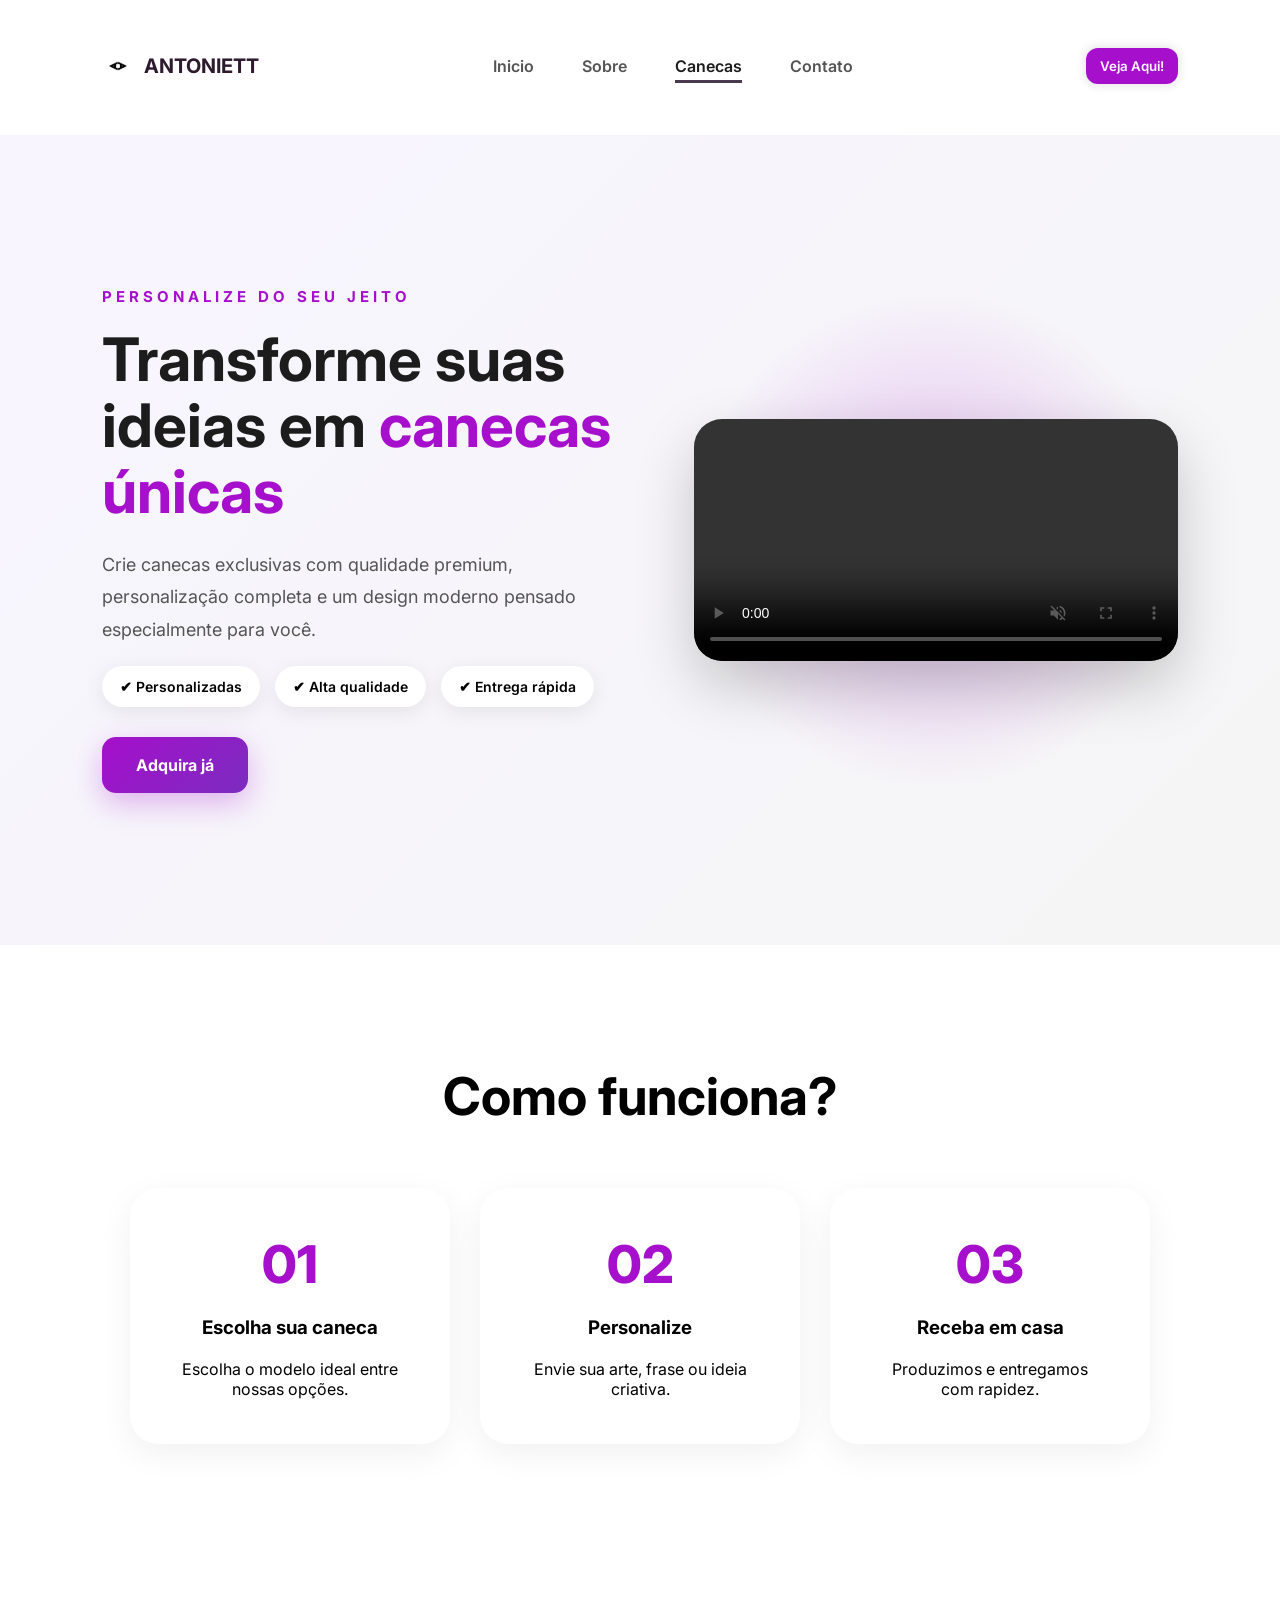
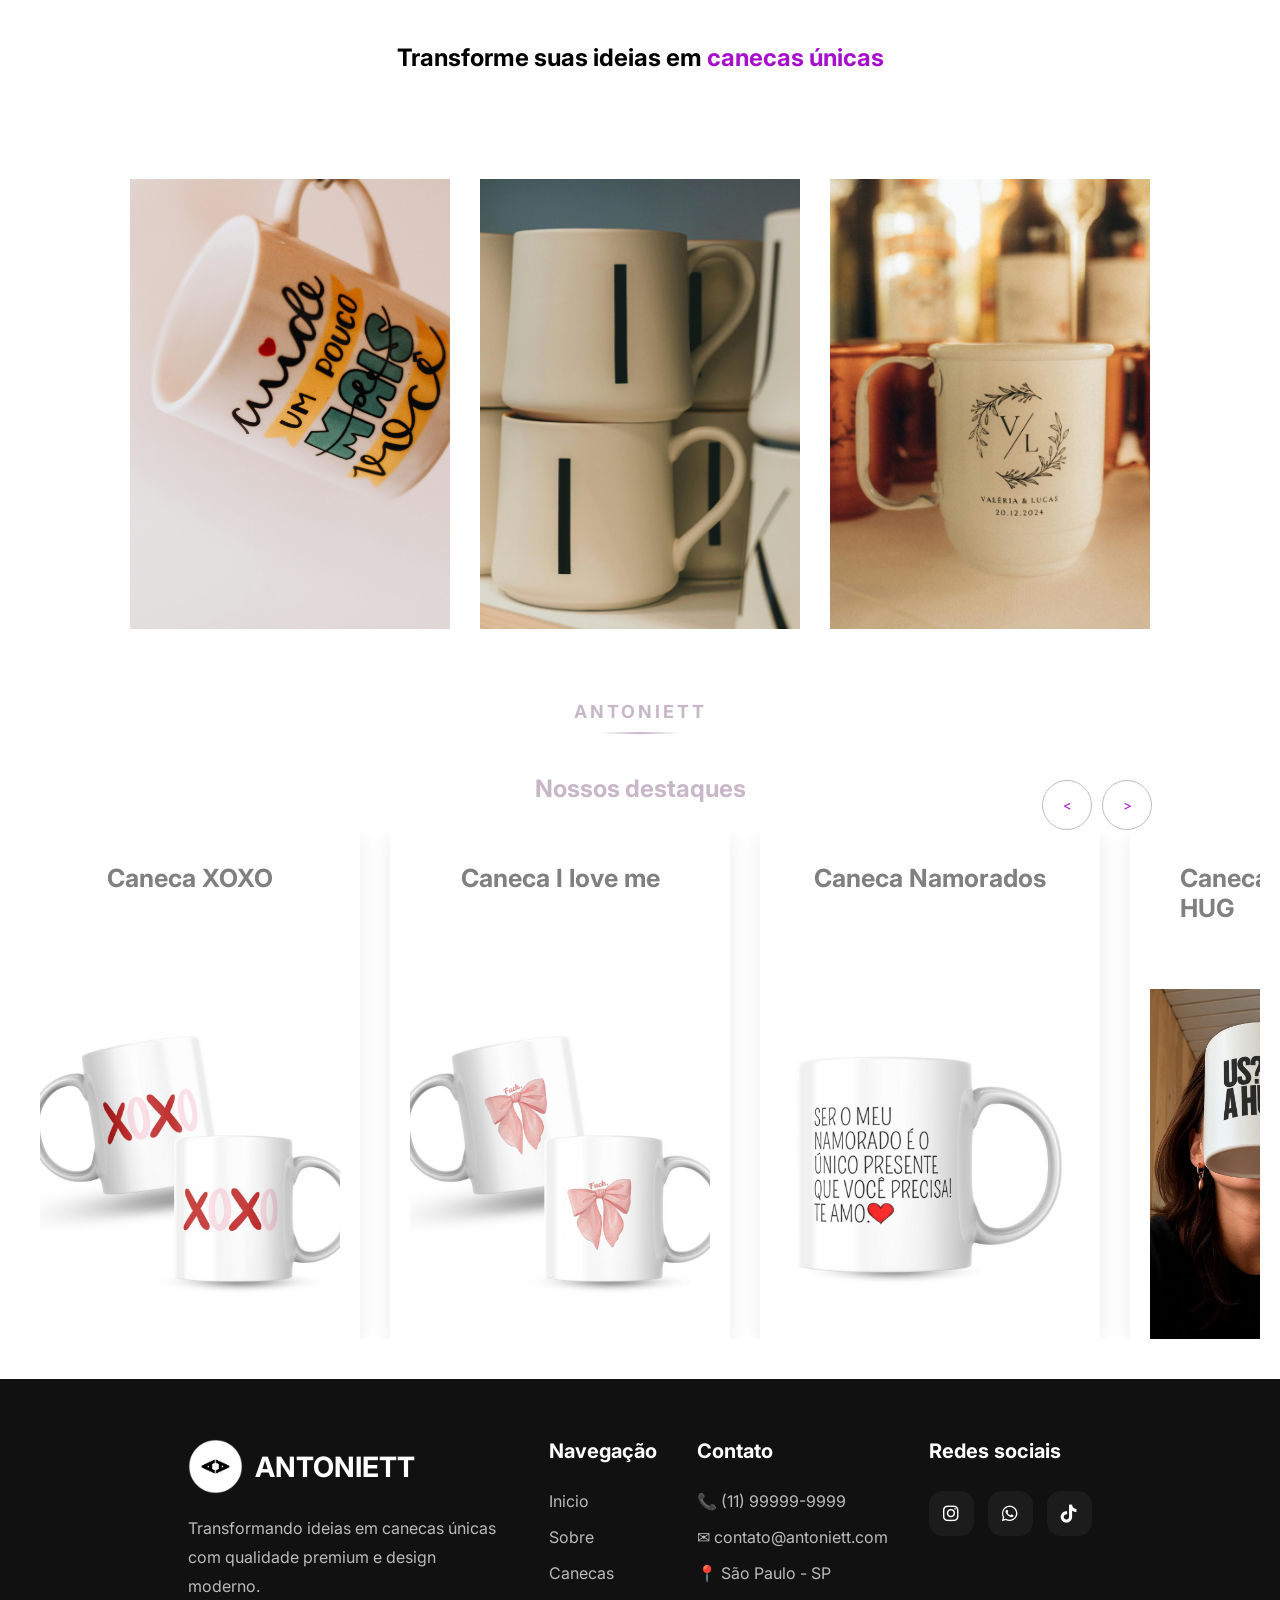
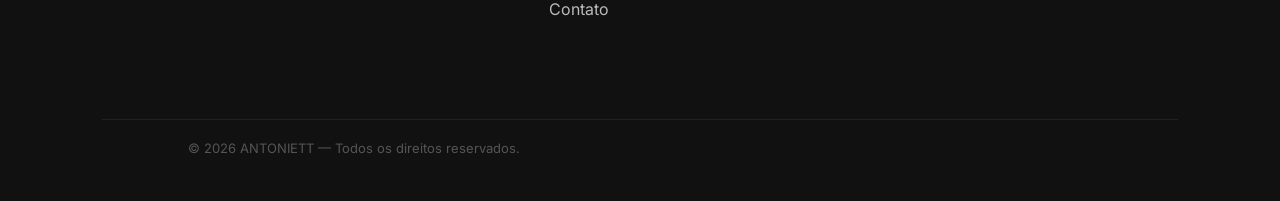
==== commit 19098f0a: "Ajustando imagens" ====
--- a/canecas.html
+++ b/canecas.html
@@ -18,13 +18,13 @@
             <img src="" alt="" />
             <nav id="navbar">
                 <div class="logo-container">
-                    <img class="logo_navbar" src="./src/style/img/logoantoniett_n-Photoroom.png" alt="logo" />
+                    <img class="logo_navbar" src="./src/img/logoantoniett_n-Photoroom.png" alt="logo" />
                     <span class="nome-marca">ANTONIETT</span>
                 </div>
 
                 <ul id="nav_list">
                     <li class="nav_item">
-                        <a href="./inicio.html">Inicio</a>
+                        <a href="./index.html">Inicio</a>
                     </li>
                     <li class="nav_item">
                         <a href="./sobre.html">Sobre</a>
@@ -71,7 +71,7 @@
 				<div class="blur"></div>
 
 				<video class="video_caneca" autoplay muted loop playsinline controls>
-    				<source src="./src/style/img/8540516-hd_1920_1080_30fps.mp4" type="video/mp4">
+    				<source src="./src/img/8540516-hd_1920_1080_30fps.mp4" type="video/mp4">
 				</video>
 			</div>
 		</section>
@@ -115,13 +115,13 @@
 		<section class="painel">
 			<div class="images">
 				<div class="img1">
-					<img src="/ANTONIETT/src/style/img/img1 (1).jpg" alt="" />
+					<img src="/src/img/img1 (1).jpg" alt="" />
 				</div>
 				<div class="img2">
-					<img src="/ANTONIETT/src/style/img/img2.jpg" alt="" />
+					<img src="/src/img/img2.jpg" alt="" />
 				</div>
 				<div class="img3">
-					<img src="/ANTONIETT/src/style/img/img3.jpg" alt="" />
+					<img src="/src/img/img3.jpg" alt="" />
 				</div>
 			</div>
 		</section>
@@ -150,7 +150,7 @@
 				<div class="footer-container">
 					<div class="footer-brand">
 						<div class="footer-logo">
-							<img src="./src/style/img/logoantoniett_n-Photoroom.png" alt="logo" />
+							<img src="./src/img/logoantoniett_n-Photoroom.png" alt="logo" />
 
 							<h1>ANTONIETT</h1>
 						</div>
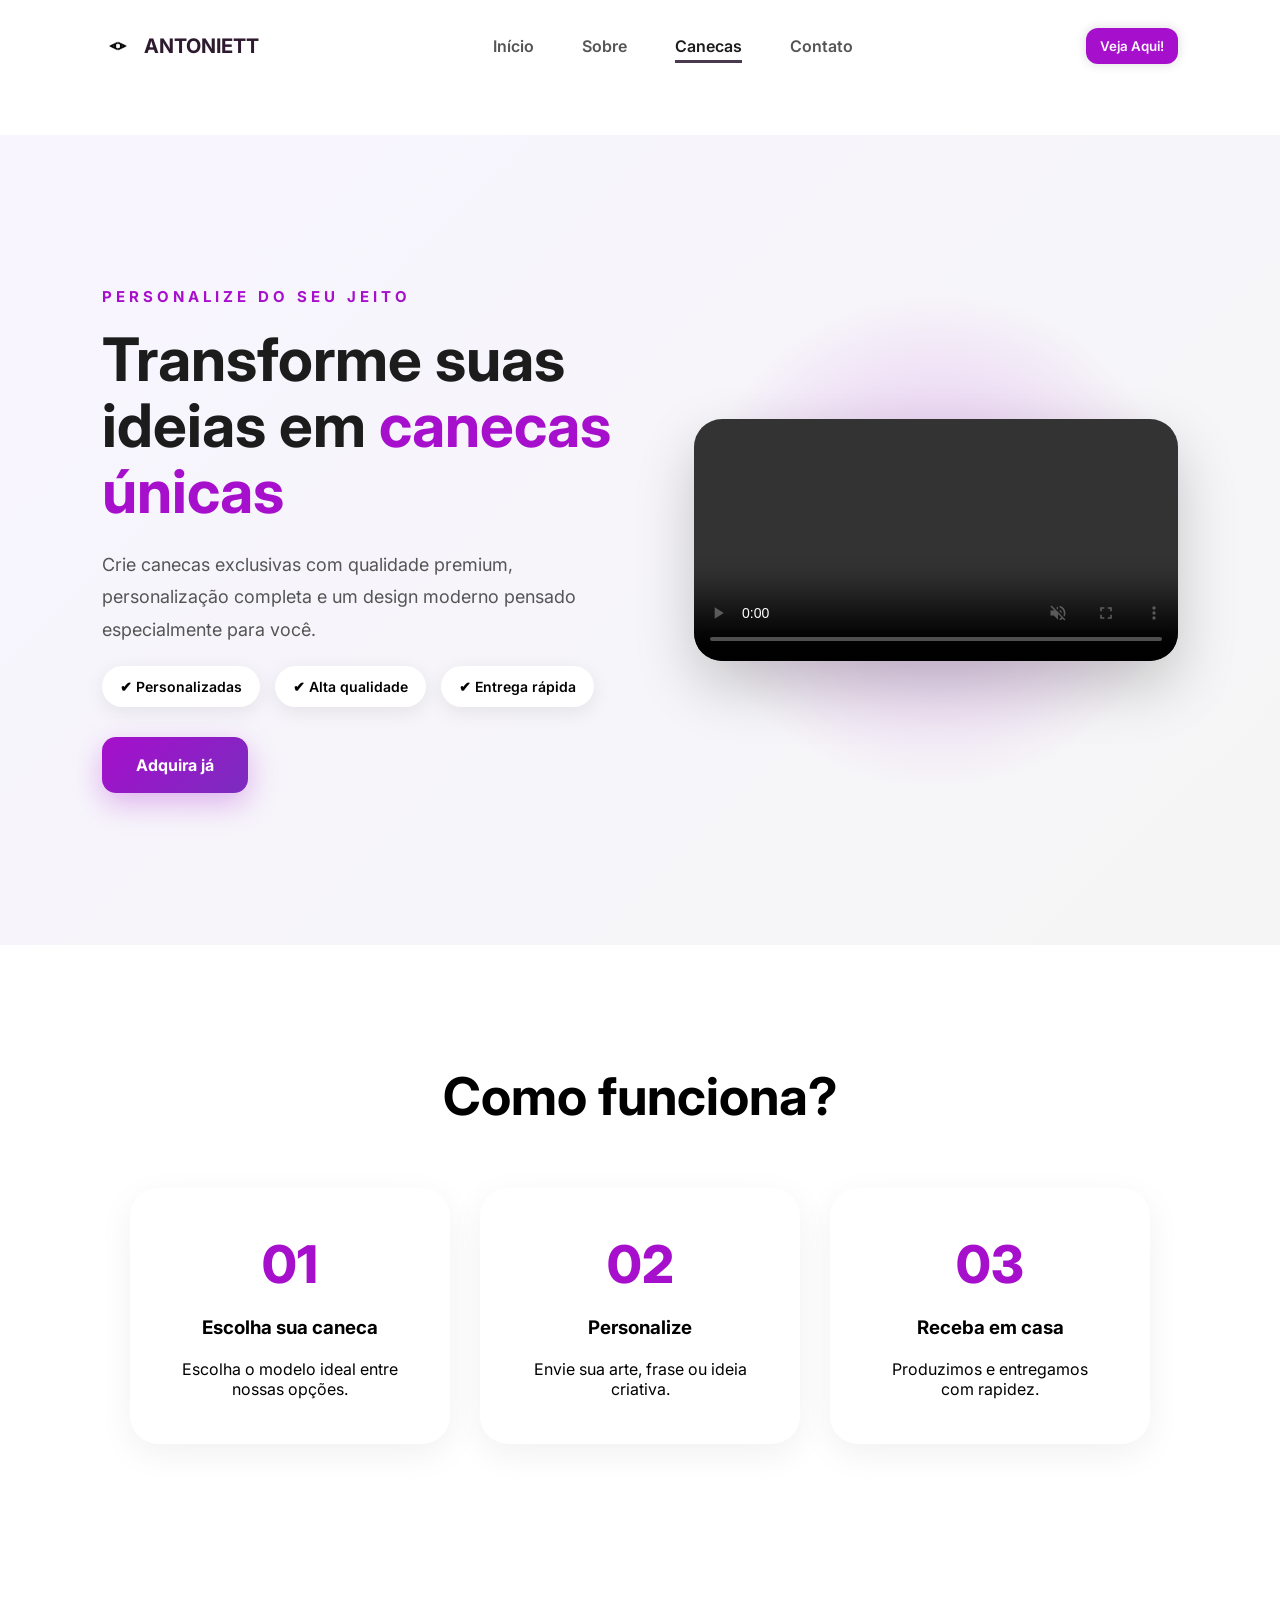
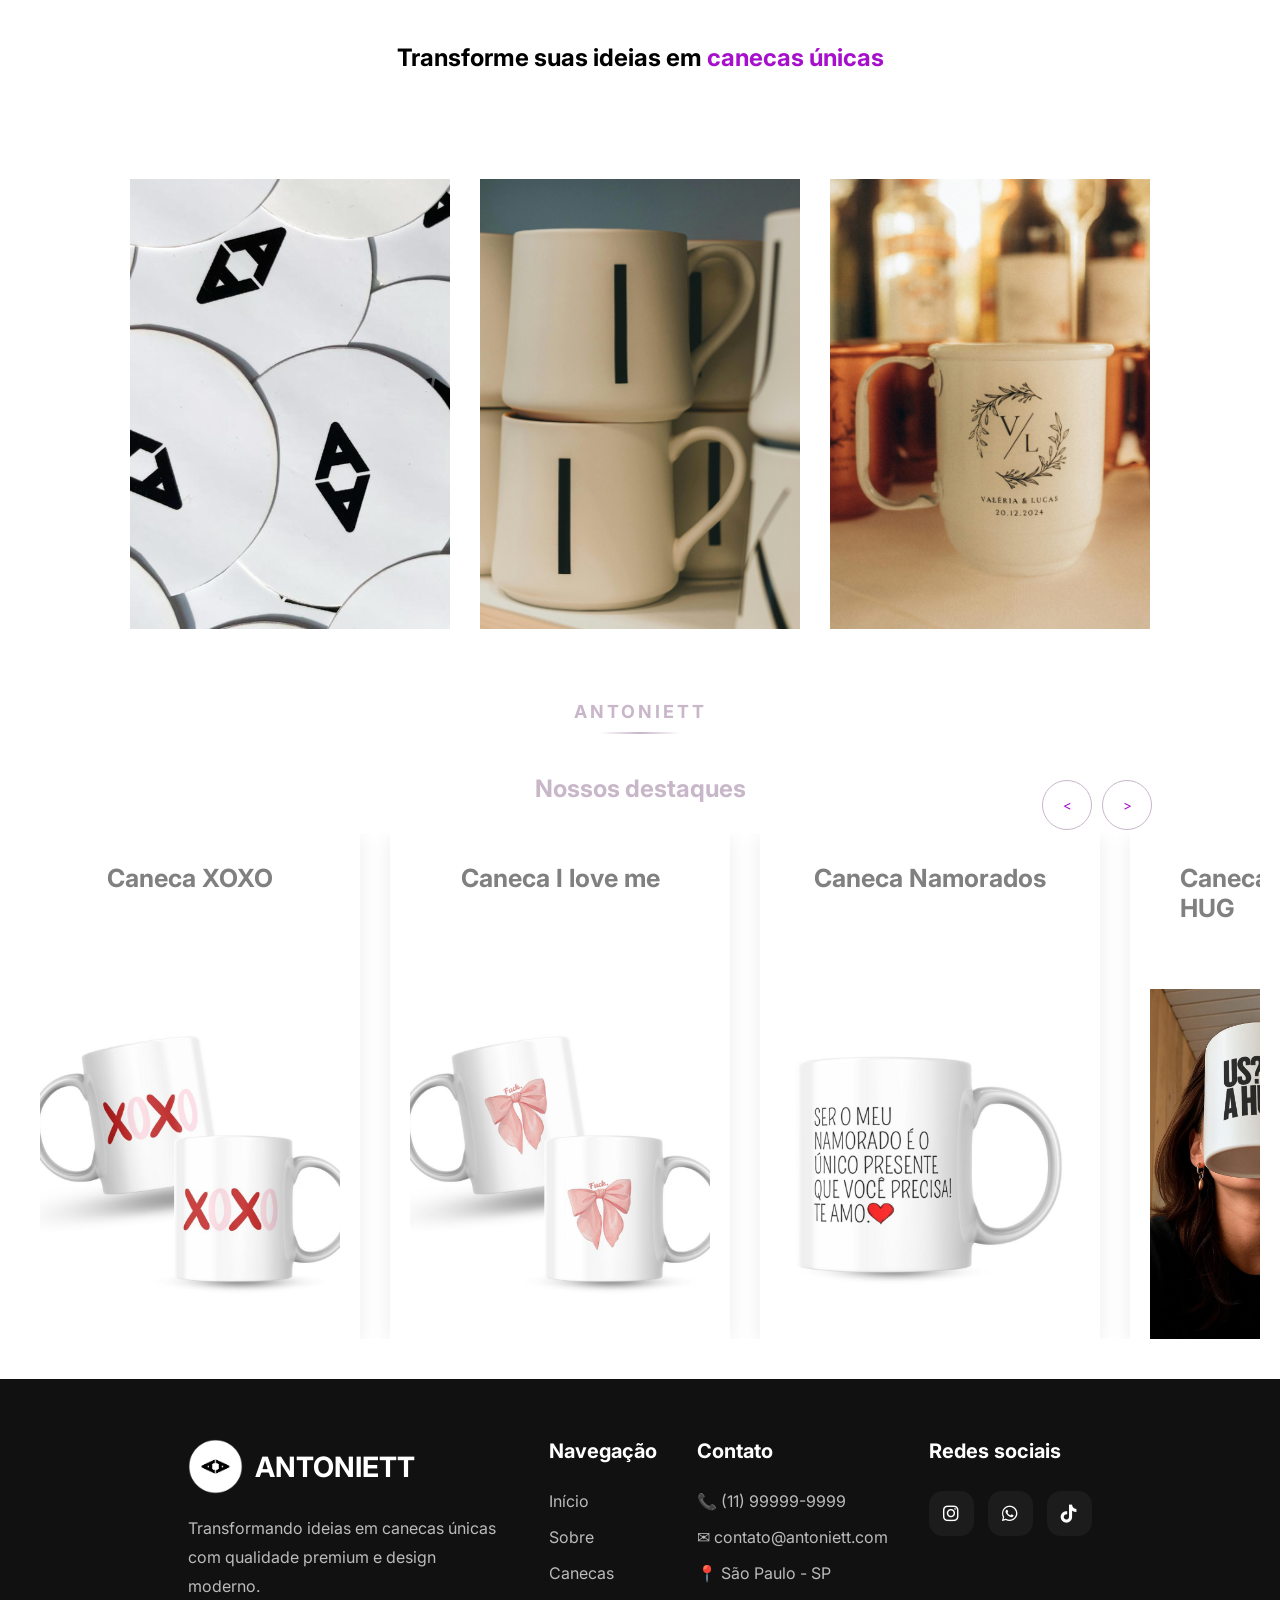
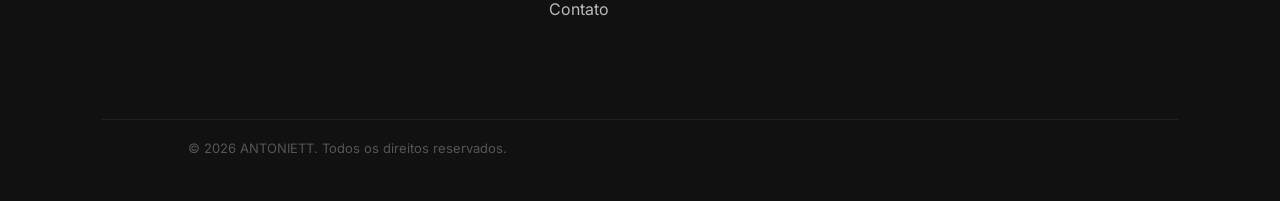
==== commit 0bfabf14: "Corrige a estrutura HTML das páginas - Cabeçalho, menu mobile e rodapé iguais nas quatro páginas, co" ====
--- a/canecas.html
+++ b/canecas.html
@@ -3,7 +3,7 @@
     <head>
         <meta charset="UTF-8" />
         <meta name="viewport" content="width=device-width, initial-scale=1.0" />
-		<link rel="stylesheet" href="https://cdnjs.cloudflare.com/ajax/libs/font-awesome/6.5.1/css/all.min.css">
+        <link rel="stylesheet" href="https://cdnjs.cloudflare.com/ajax/libs/font-awesome/6.5.1/css/all.min.css">
         <link rel="stylesheet" href="style/caneca.css">
         <link rel="stylesheet" href="style/contato.css">
         <link rel="stylesheet" href="style/header.css">
@@ -15,16 +15,15 @@
     </head>
     <body>
         <header class="header_canecas">
-            <img src="" alt="" />
             <nav id="navbar">
                 <div class="logo-container">
-                    <img class="logo_navbar" src="./src/img/logoantoniett_n-Photoroom.png" alt="logo" />
+                    <img class="logo_navbar" src="./src/img/logoantoniett_n-Photoroom.png" alt="" />
                     <span class="nome-marca">ANTONIETT</span>
                 </div>
 
                 <ul id="nav_list">
                     <li class="nav_item">
-                        <a href="./index.html">Inicio</a>
+                        <a href="./index.html">Início</a>
                     </li>
                     <li class="nav_item">
                         <a href="./sobre.html">Sobre</a>
@@ -37,14 +36,41 @@
                     </li>
                 </ul>
 
-				<button class="btn-default">Veja Aqui!</button>
-
-				<button id="mobile_btn">
-					<i class="fa-solid fa-bars"></i>
-				</button>
-			</nav>
-		</header>
-		<section class="hero">
+                <!-- Botão Peça aqui -->
+                <button class="btn-default">
+                    Veja Aqui!
+                </button>
+
+                <!-- Botão Menu Hamburguer -->
+                <button id="mobile_btn" aria-label="Abrir menu" aria-controls="mobile_menu" aria-expanded="false">
+                    <i class="fa-solid fa-bars"></i>
+                </button>
+            </nav>
+
+            <!-- Versão Hamburguer Mobile -->
+            <div id="mobile_menu">
+                <ul id="mobile_nav_list">
+                    <li class="nav_item">
+                        <a href="./index.html">Início</a>
+                    </li>
+                    <li class="nav_item">
+                        <a href="./sobre.html">Sobre</a>
+                    </li>
+                    <li class="nav_item active">
+                        <a href="./canecas.html">Canecas</a>
+                    </li>
+                    <li class="nav_item">
+                        <a href="./contato.html">Contato</a>
+                    </li>
+                </ul>
+
+                <button class="btn-default">
+                    Veja Aqui!
+                </button>
+            </div>
+        </header>
+
+    <section class="hero">
 			<div class="text_apresentacao">
 				<h4>PERSONALIZE DO SEU JEITO</h4>
 
@@ -115,13 +141,13 @@
 		<section class="painel">
 			<div class="images">
 				<div class="img1">
-					<img src="/src/img/img1 (1).jpg" alt="" />
+					<img src="./src/img/img-principal_caneca.jpg" alt="" />
 				</div>
 				<div class="img2">
-					<img src="/src/img/img2.jpg" alt="" />
+					<img src="./src/img/img2.jpg" alt="" />
 				</div>
 				<div class="img3">
-					<img src="/src/img/img3.jpg" alt="" />
+					<img src="./src/img/img3.jpg" alt="" />
 				</div>
 			</div>
 		</section>
@@ -137,66 +163,65 @@
 					<div class="container-carrossel" id="cards"></div>
 
 					<div class="controles">
-						<button onclick="voltar()"><</button>
-						<button onclick="avancar()">></button>
+						<button onclick="voltar()" aria-label="Anterior">&lt;</button>
+						<button onclick="avancar()" aria-label="Próximo">&gt;</button>
 					</div>
 				</div>
 			</section>
 		</main>
-		<footer>
-			<!-- ================= FOOTER ================= -->
-
-			<footer class="footer">
-				<div class="footer-container">
-					<div class="footer-brand">
-						<div class="footer-logo">
-							<img src="./src/img/logoantoniett_n-Photoroom.png" alt="logo" />
-
-							<h1>ANTONIETT</h1>
-						</div>
-
-						<p>Transformando ideias em canecas únicas com qualidade premium e design moderno.</p>
-					</div>
-
-					<div class="footer-links">
-						<h3>Navegação</h3>
-
-						<a href="#">Inicio</a>
-						<a href="#">Sobre</a>
-						<a href="#">Canecas</a>
-						<a href="#">Contato</a>
-					</div>
-
-					<div class="footer-contact">
-						<h3>Contato</h3>
-
-						<p>📞 (11) 99999-9999</p>
-						<p>✉ contato@antoniett.com</p>
-						<p>📍 São Paulo - SP</p>
-					</div>
-					<div class="footer-social">
-						<h3>Redes sociais</h3>
-
-						<div class="social-icons">
-							<a href="#">
-								<i class="fa-brands fa-instagram"></i>
-							</a>
-
-							<a href="#">
-								<i class="fa-brands fa-whatsapp"></i>
-							</a>
-
-							<a href="#">
-								<i class="fa-brands fa-tiktok"></i>
-							</a>
-						</div>
-					</div>
-				</div>
-				<div class="footer-bottom">
-					<p>© 2026 ANTONIETT — Todos os direitos reservados.</p>
-				</div>
-			</footer>
-		</footer>
-		<script src="./src/javascript/canecas.js"></script>
-	</body>
+
+        <!-- ================= FOOTER ================= -->
+        <footer class="footer">
+            <div class="footer-container">
+                <div class="footer-brand">
+                    <div class="footer-logo">
+                        <img src="./src/img/logoantoniett_n-Photoroom.png" alt="" />
+
+                        <h1>ANTONIETT</h1>
+                    </div>
+
+                    <p>Transformando ideias em canecas únicas com qualidade premium e design moderno.</p>
+                </div>
+
+                <div class="footer-links">
+                    <h3>Navegação</h3>
+
+                    <a href="./index.html">Início</a>
+                    <a href="./sobre.html">Sobre</a>
+                    <a href="./canecas.html">Canecas</a>
+                    <a href="./contato.html">Contato</a>
+                </div>
+
+                <div class="footer-contact">
+                    <h3>Contato</h3>
+
+                    <p>📞 (11) 99999-9999</p>
+                    <p>✉ contato@antoniett.com</p>
+                    <p>📍 São Paulo - SP</p>
+                </div>
+                <div class="footer-social">
+                    <h3>Redes sociais</h3>
+
+                    <div class="social-icons">
+                        <a href="#" aria-label="Instagram">
+                            <i class="fa-brands fa-instagram"></i>
+                        </a>
+
+                        <a href="#" aria-label="WhatsApp">
+                            <i class="fa-brands fa-whatsapp"></i>
+                        </a>
+
+                        <a href="#" aria-label="TikTok">
+                            <i class="fa-brands fa-tiktok"></i>
+                        </a>
+                    </div>
+                </div>
+            </div>
+            <div class="footer-bottom">
+                <p>© 2026 ANTONIETT. Todos os direitos reservados.</p>
+            </div>
+        </footer>
+        <script src="./javascript/script.js"></script>
+        <script src="./javascript/canecas.js"></script>
+    </body>
 </html>
--- a/style/caneca.css
+++ b/style/caneca.css
@@ -21,7 +21,7 @@
 /* HEADER */
 .header_canecas {
     width: 100%;
-    height: 15vh;
+    min-height: 15vh; /* min-height deixa o cabeçalho crescer quando o menu mobile abre */
     padding: 28px 8%; /* mantém padrão da sua amiga */
     background-size: cover;
   
